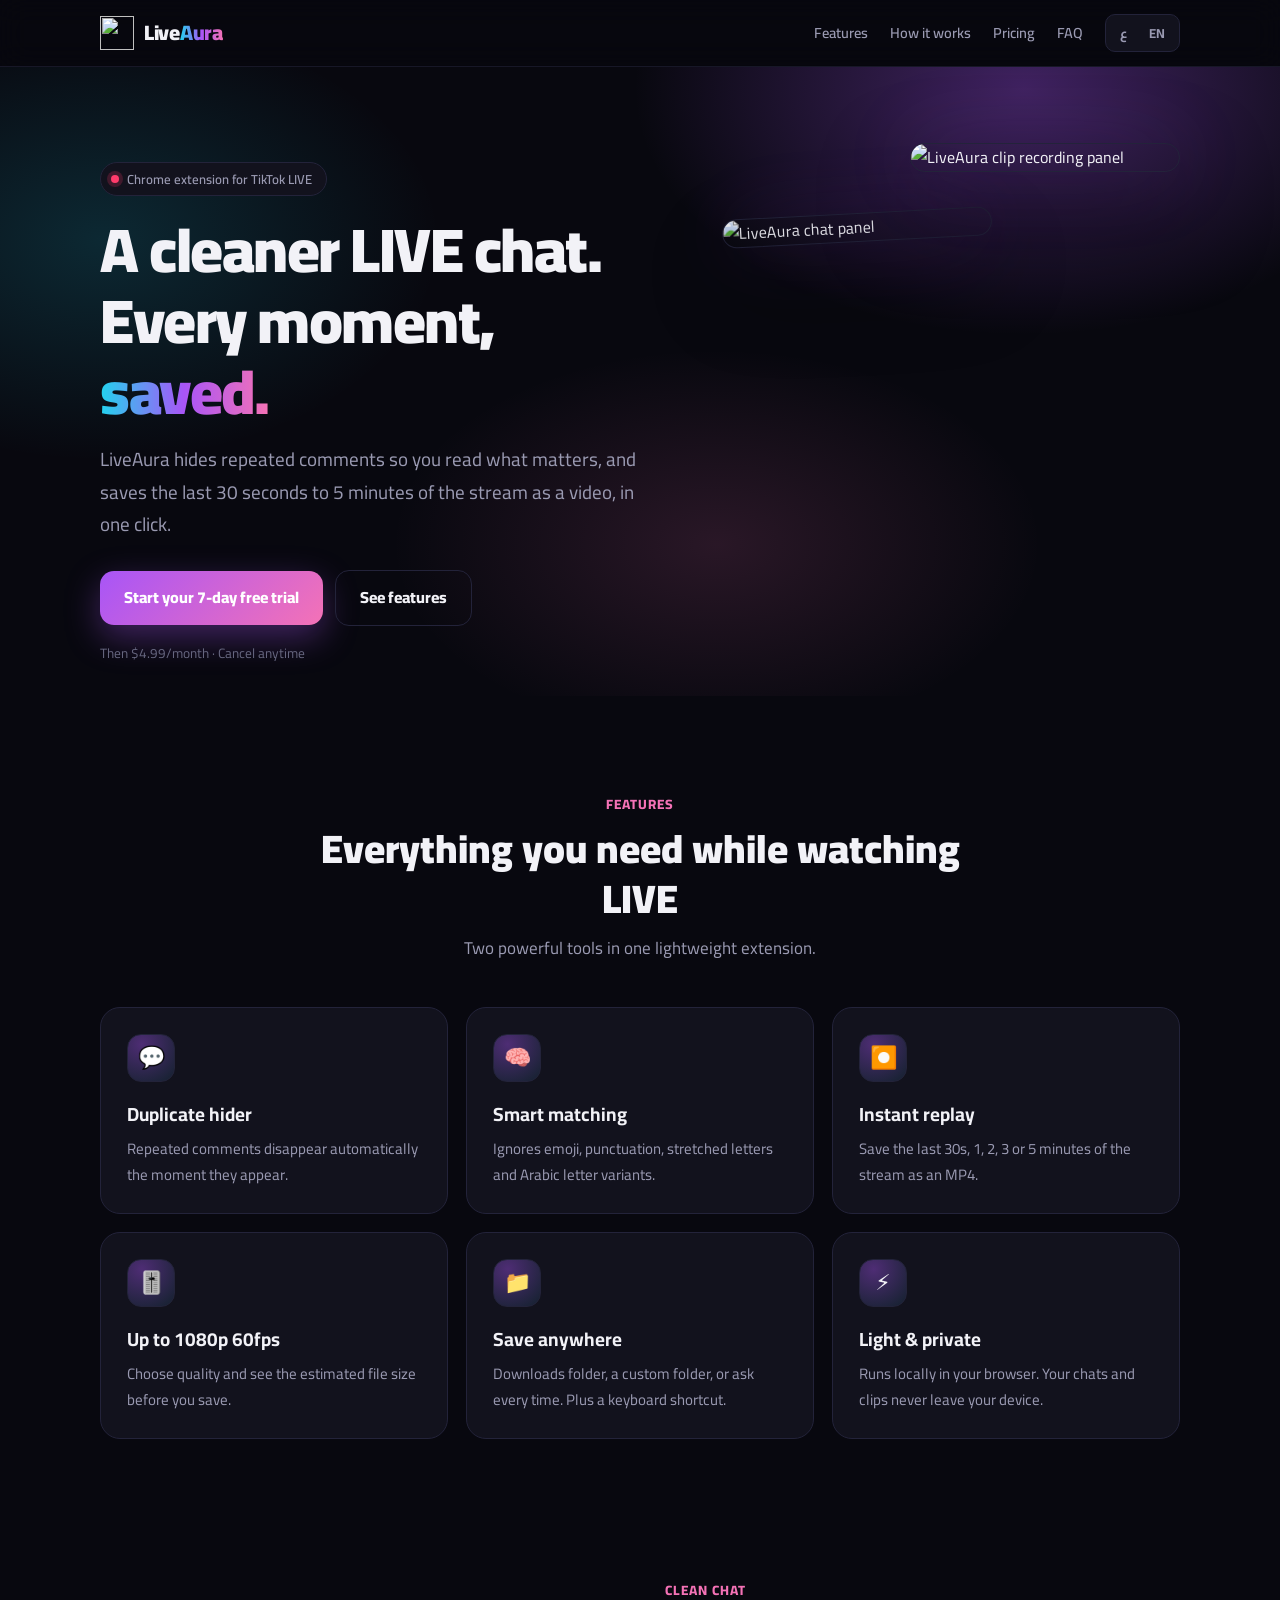
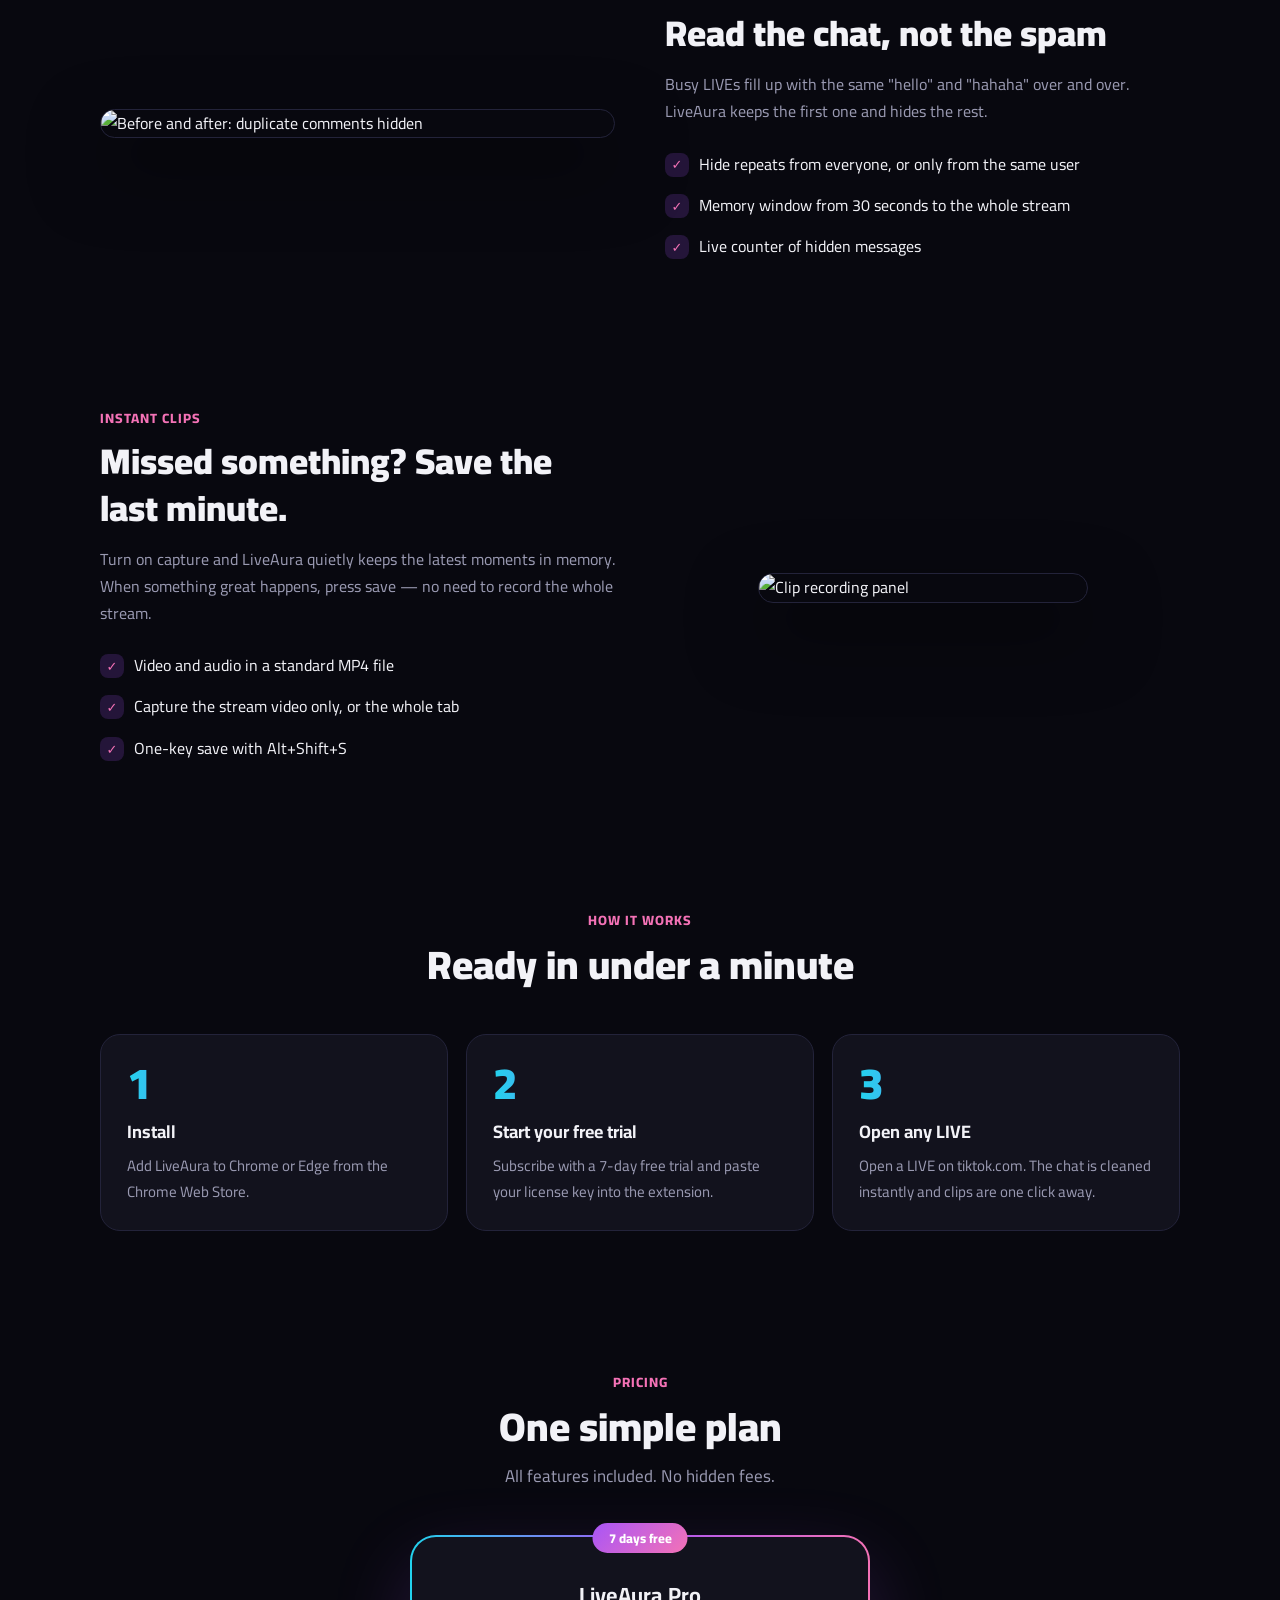
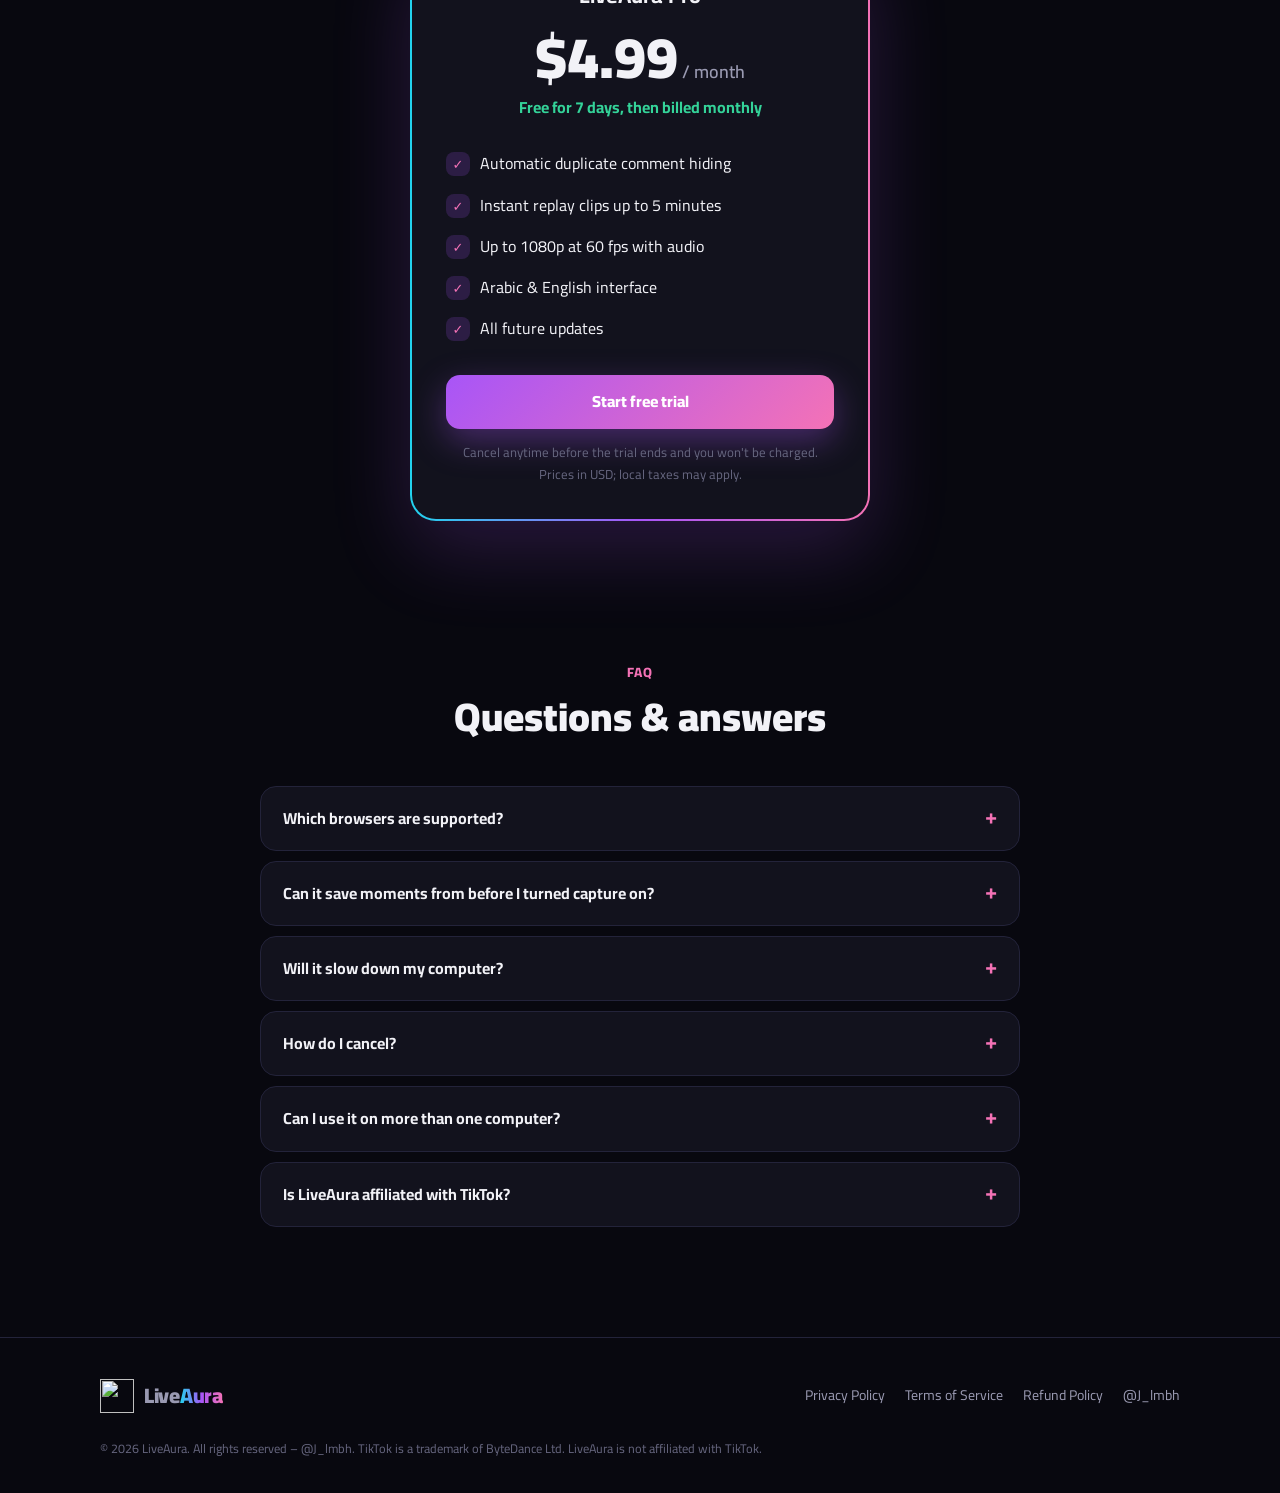
==== index.html @ 1a054a06 "Add files via upload" ====
<!doctype html>
<html lang="en" dir="ltr">
<head>
<meta charset="utf-8">
<meta name="viewport" content="width=device-width, initial-scale=1">
<title>LiveAura – Clean Chat & Instant Clips for TikTok LIVE</title>
<meta name="title-en" content="LiveAura – Clean Chat & Instant Clips for TikTok LIVE">
<meta name="title-ar" content="LiveAura – دردشة أنظف ولقطات فورية لبث تيك توك">
<meta name="description" content="LiveAura is a Chrome extension that hides duplicate comments in TikTok LIVE chat and saves the last moments of a stream as a video clip in one click.">
<meta property="og:title" content="LiveAura – Clean Chat & Instant Clips for TikTok LIVE">
<meta property="og:description" content="Hide duplicate comments and save the last 30s–5min of any LIVE as a video. Free 7-day trial.">
<meta property="og:image" content="assets/chat-en.webp">
<link rel="icon" href="assets/icon.svg" type="image/svg+xml">
<link rel="preconnect" href="https://fonts.googleapis.com">
<link rel="preconnect" href="https://fonts.gstatic.com" crossorigin>
<link href="https://fonts.googleapis.com/css2?family=Cairo:wght@400;600;700;800;900&display=swap" rel="stylesheet">
<link rel="stylesheet" href="style.css">
<script src="site.js"></script>
</head>
<body>

<header class="nav">
  <div class="wrap">
    <a class="logo" href="./"><img src="assets/icon.svg" alt=""><b>Live<span class="grad">Aura</span></b></a>
    <nav>
      <a href="#features"><span data-l="en">Features</span><span data-l="ar">المميزات</span></a>
      <a href="#how"><span data-l="en">How it works</span><span data-l="ar">طريقة العمل</span></a>
      <a href="#pricing"><span data-l="en">Pricing</span><span data-l="ar">الأسعار</span></a>
      <a href="#faq"><span data-l="en">FAQ</span><span data-l="ar">الأسئلة</span></a>
    </nav>
    <div class="langs"><button data-lang-btn="ar">ع</button><button data-lang-btn="en">EN</button></div>
  </div>
</header>

<!-- HERO -->
<div class="hero">
  <div class="wrap">
    <div>
      <span class="badge"><i></i><span data-l="en">Chrome extension for TikTok LIVE</span><span data-l="ar">إضافة كروم لبث تيك توك المباشر</span></span>
      <h1>
        <span data-l="en">A cleaner LIVE chat.<br>Every moment, <span class="grad">saved.</span></span>
        <span data-l="ar">دردشة أنظف.<br>وكل لحظة <span class="grad">محفوظة.</span></span>
      </h1>
      <p class="lead">
        <span data-l="en">LiveAura hides repeated comments so you read what matters, and saves the last 30 seconds to 5 minutes of the stream as a video, in one click.</span>
        <span data-l="ar">LiveAura يخفي التعليقات المكررة عشان تقرأ اللي يهمك، ويحفظ آخر 30 ثانية إلى 5 دقائق من البث كمقطع فيديو بضغطة وحدة.</span>
      </p>
      <div class="cta">
        <a class="btn primary" href="#pricing" data-cta>
          <span data-l="en">Start your <span data-trial></span>-day free trial</span>
          <span data-l="ar">ابدأ <span data-trial></span> أيام مجاناً</span>
        </a>
        <a class="btn ghost" href="#features"><span data-l="en">See features</span><span data-l="ar">شوف المميزات</span></a>
        <small>
          <span data-l="en">Then <span data-price></span>/month · Cancel anytime</span>
          <span data-l="ar">بعدها <span class="ltr" data-price></span> شهرياً · تقدر تلغي وقت ما تبي</span>
        </small>
      </div>
    </div>
    <div class="shots">
      <img class="b" data-l="en" src="assets/pop-chat-en.webp" alt="LiveAura chat panel">
      <img class="a" data-l="en" src="assets/pop-rec-en.webp" alt="LiveAura clip recording panel">
      <img class="b" data-l="ar" src="assets/pop-chat-ar.webp" alt="لوحة الدردشة في LiveAura">
      <img class="a" data-l="ar" src="assets/pop-rec-ar.webp" alt="لوحة التسجيل في LiveAura">
    </div>
  </div>
</div>

<!-- FEATURES -->
<section id="features">
  <div class="wrap">
    <div class="sec-head">
      <span class="kicker"><span data-l="en">Features</span><span data-l="ar">المميزات</span></span>
      <h2><span data-l="en">Everything you need while watching LIVE</span><span data-l="ar">كل اللي تحتاجه وأنت تتابع البث</span></h2>
      <p><span data-l="en">Two powerful tools in one lightweight extension.</span><span data-l="ar">أداتين قويتين في إضافة وحدة خفيفة.</span></p>
    </div>
    <div class="grid3">
      <div class="feat"><div class="ic">💬</div>
        <h3><span data-l="en">Duplicate hider</span><span data-l="ar">إخفاء المكرر</span></h3>
        <p><span data-l="en">Repeated comments disappear automatically the moment they appear.</span><span data-l="ar">التعليقات المكررة تختفي تلقائياً أول ما تظهر.</span></p></div>
      <div class="feat"><div class="ic">🧠</div>
        <h3><span data-l="en">Smart matching</span><span data-l="ar">مقارنة ذكية</span></h3>
        <p><span data-l="en">Ignores emoji, punctuation, stretched letters and Arabic letter variants.</span><span data-l="ar">تتجاهل الإيموجي والتشكيل والفرق بين أ/ا وى/ي وتكرار الحروف.</span></p></div>
      <div class="feat"><div class="ic">⏺️</div>
        <h3><span data-l="en">Instant replay</span><span data-l="ar">إعادة فورية</span></h3>
        <p><span data-l="en">Save the last 30s, 1, 2, 3 or 5 minutes of the stream as an MP4.</span><span data-l="ar">احفظ آخر 30 ثانية أو 1 أو 2 أو 3 أو 5 دقائق من البث كملف MP4.</span></p></div>
      <div class="feat"><div class="ic">🎚️</div>
        <h3><span data-l="en">Up to 1080p 60fps</span><span data-l="ar">حتى 1080p بـ 60 إطار</span></h3>
        <p><span data-l="en">Choose quality and see the estimated file size before you save.</span><span data-l="ar">اختر الجودة وشوف الحجم التقريبي للمقطع قبل الحفظ.</span></p></div>
      <div class="feat"><div class="ic">📁</div>
        <h3><span data-l="en">Save anywhere</span><span data-l="ar">احفظ وين ما تبي</span></h3>
        <p><span data-l="en">Downloads folder, a custom folder, or ask every time. Plus a keyboard shortcut.</span><span data-l="ar">التنزيلات، أو مجلد تختاره، أو يسألك كل مرة. ومعها اختصار كيبورد.</span></p></div>
      <div class="feat"><div class="ic">⚡</div>
        <h3><span data-l="en">Light & private</span><span data-l="ar">خفيفة وخاصة</span></h3>
        <p><span data-l="en">Runs locally in your browser. Your chats and clips never leave your device.</span><span data-l="ar">تشتغل داخل متصفحك. الدردشة والمقاطع ما تطلع من جهازك.</span></p></div>
    </div>
  </div>
</section>

<!-- CHAT -->
<section>
  <div class="wrap split">
    <div class="media">
      <img data-l="en" src="assets/chat-en.webp" alt="Before and after: duplicate comments hidden">
      <img data-l="ar" src="assets/chat-ar.webp" alt="قبل وبعد: إخفاء التعليقات المكررة">
    </div>
    <div>
      <span class="kicker"><span data-l="en">Clean chat</span><span data-l="ar">دردشة نظيفة</span></span>
      <h2><span data-l="en">Read the chat, not the spam</span><span data-l="ar">اقرأ الدردشة، مو التكرار</span></h2>
      <p><span data-l="en">Busy LIVEs fill up with the same "hello" and "hahaha" over and over. LiveAura keeps the first one and hides the rest.</span><span data-l="ar">البثوث الكبيرة تمتلي بنفس "السلام عليكم" و"هههههه" مرة بعد مرة. LiveAura يخلي أول وحدة ويخفي الباقي.</span></p>
      <ul class="ticks">
        <li><span data-l="en">Hide repeats from everyone, or only from the same user</span><span data-l="ar">إخفاء التكرار من الكل، أو من نفس الشخص بس</span></li>
        <li><span data-l="en">Memory window from 30 seconds to the whole stream</span><span data-l="ar">مدة تذكّر من 30 ثانية إلى طول البث</span></li>
        <li><span data-l="en">Live counter of hidden messages</span><span data-l="ar">عداد للرسائل المخفية</span></li>
      </ul>
    </div>
  </div>
</section>

<!-- CLIPS -->
<section>
  <div class="wrap split">
    <div>
      <span class="kicker"><span data-l="en">Instant clips</span><span data-l="ar">لقطات فورية</span></span>
      <h2><span data-l="en">Missed something? Save the last minute.</span><span data-l="ar">فاتتك لحظة؟ احفظ آخر دقيقة.</span></h2>
      <p><span data-l="en">Turn on capture and LiveAura quietly keeps the latest moments in memory. When something great happens, press save — no need to record the whole stream.</span><span data-l="ar">شغّل الالتقاط، وLiveAura يحتفظ بآخر اللحظات بصمت. ولما يصير شي يستاهل، اضغط حفظ، بدون ما تسجّل البث كامل.</span></p>
      <ul class="ticks">
        <li><span data-l="en">Video and audio in a standard MP4 file</span><span data-l="ar">صوت وصورة في ملف MP4</span></li>
        <li><span data-l="en">Capture the stream video only, or the whole tab</span><span data-l="ar">تسجيل فيديو البث بس، أو التبويب كامل</span></li>
        <li><span data-l="en">One-key save with <span class="ltr">Alt+Shift+S</span></span><span data-l="ar">حفظ سريع باختصار <span class="ltr">Alt+Shift+S</span></span></li>
      </ul>
    </div>
    <div class="media clipcard">
      <img data-l="en" src="assets/pop-rec-en.webp" alt="Clip recording panel">
      <img data-l="ar" src="assets/pop-rec-ar.webp" alt="لوحة التسجيل">
    </div>
  </div>
</section>

<!-- HOW -->
<section id="how">
  <div class="wrap">
    <div class="sec-head">
      <span class="kicker"><span data-l="en">How it works</span><span data-l="ar">طريقة العمل</span></span>
      <h2><span data-l="en">Ready in under a minute</span><span data-l="ar">جاهزة في أقل من دقيقة</span></h2>
    </div>
    <div class="steps">
      <div class="step"><h3><span data-l="en">Install</span><span data-l="ar">ثبّت الإضافة</span></h3>
        <p><span data-l="en">Add LiveAura to Chrome or Edge from the Chrome Web Store.</span><span data-l="ar">أضف LiveAura لكروم أو Edge من متجر إضافات كروم.</span></p></div>
      <div class="step"><h3><span data-l="en">Start your free trial</span><span data-l="ar">ابدأ تجربتك المجانية</span></h3>
        <p><span data-l="en">Subscribe with a <span data-trial></span>-day free trial and paste your license key into the extension.</span><span data-l="ar">اشترك مع تجربة مجانية <span data-trial></span> أيام، والصق كود التفعيل في الإضافة.</span></p></div>
      <div class="step"><h3><span data-l="en">Open any LIVE</span><span data-l="ar">افتح أي بث</span></h3>
        <p><span data-l="en">Open a LIVE on tiktok.com. The chat is cleaned instantly and clips are one click away.</span><span data-l="ar">افتح بث على tiktok.com. الدردشة تتنظف فوراً، واللقطات على بعد ضغطة.</span></p></div>
    </div>
  </div>
</section>

<!-- PRICING -->
<section id="pricing">
  <div class="wrap">
    <div class="sec-head">
      <span class="kicker"><span data-l="en">Pricing</span><span data-l="ar">الأسعار</span></span>
      <h2><span data-l="en">One simple plan</span><span data-l="ar">خطة وحدة وواضحة</span></h2>
      <p><span data-l="en">All features included. No hidden fees.</span><span data-l="ar">كل المميزات مشمولة، وبدون رسوم مخفية.</span></p>
    </div>
    <div class="price-card">
      <span class="tag"><span data-l="en"><span data-trial></span> days free</span><span data-l="ar"><span data-trial></span> أيام مجاناً</span></span>
      <h3>LiveAura Pro</h3>
      <div class="amount"><span data-price></span><small> / <span data-l="en">month</span><span data-l="ar">شهرياً</span></small></div>
      <div class="trial"><span data-l="en">Free for <span data-trial></span> days, then billed monthly</span><span data-l="ar">مجاناً <span data-trial></span> أيام، وبعدها اشتراك شهري</span></div>
      <ul class="ticks">
        <li><span data-l="en">Automatic duplicate comment hiding</span><span data-l="ar">إخفاء التعليقات المكررة تلقائياً</span></li>
        <li><span data-l="en">Instant replay clips up to 5 minutes</span><span data-l="ar">لقطات فورية حتى 5 دقائق</span></li>
        <li><span data-l="en">Up to 1080p at 60 fps with audio</span><span data-l="ar">جودة حتى 1080p بـ 60 إطار مع الصوت</span></li>
        <li><span data-l="en">Arabic & English interface</span><span data-l="ar">واجهة عربي وإنجليزي</span></li>
        <li><span data-l="en">All future updates</span><span data-l="ar">كل التحديثات القادمة</span></li>
      </ul>
      <a class="btn primary" href="#pricing" data-cta><span data-l="en">Start free trial</span><span data-l="ar">ابدأ التجربة المجانية</span></a>
      <div class="fine">
        <span data-l="en">Cancel anytime before the trial ends and you won't be charged. Prices in USD; local taxes may apply.</span>
        <span data-l="ar">ألغِ قبل نهاية التجربة وما راح ينسحب منك شي. الأسعار بالدولار، وممكن تنضاف ضريبة حسب بلدك.</span>
      </div>
    </div>
  </div>
</section>

<!-- FAQ -->
<section id="faq">
  <div class="wrap">
    <div class="sec-head">
      <span class="kicker"><span data-l="en">FAQ</span><span data-l="ar">الأسئلة الشائعة</span></span>
      <h2><span data-l="en">Questions & answers</span><span data-l="ar">أسئلة وأجوبة</span></h2>
    </div>
    <div class="faq">
      <details><summary><span data-l="en">Which browsers are supported?</span><span data-l="ar">وش المتصفحات المدعومة؟</span></summary>
        <p><span data-l="en">Google Chrome and Microsoft Edge on Windows and macOS. Mobile browsers are not supported.</span><span data-l="ar">قوقل كروم ومايكروسوفت Edge على ويندوز وماك. متصفحات الجوال غير مدعومة.</span></p></details>
      <details><summary><span data-l="en">Can it save moments from before I turned capture on?</span><span data-l="ar">هل تقدر تحفظ لحظات قبل ما أشغّل الالتقاط؟</span></summary>
        <p><span data-l="en">No. LiveAura keeps the most recent moments only after you start capturing in that tab.</span><span data-l="ar">لا. LiveAura يحتفظ بآخر اللحظات من وقت ما تشغّل الالتقاط في التبويب وطالع.</span></p></details>
      <details><summary><span data-l="en">Will it slow down my computer?</span><span data-l="ar">هل بتثقّل جهازي؟</span></summary>
        <p><span data-l="en">The chat cleaner is extremely light. Clip capture uses more CPU while it's running, so it's off until you turn it on. Lower quality uses fewer resources.</span><span data-l="ar">إخفاء المكرر خفيف جداً. الالتقاط يستهلك معالج أكثر وقت ما يكون شغّال، عشان كذا ما يشتغل إلا إذا شغّلته أنت. والجودة الأقل تستهلك أقل.</span></p></details>
      <details><summary><span data-l="en">How do I cancel?</span><span data-l="ar">كيف ألغي الاشتراك؟</span></summary>
        <p><span data-l="en">Use the link in your receipt email to manage or cancel your subscription anytime. You keep access until the end of the paid period.</span><span data-l="ar">من الرابط اللي يوصلك في إيميل الفاتورة تقدر تدير اشتراكك أو تلغيه وقت ما تبي، ويبقى شغّال لين نهاية الفترة المدفوعة.</span></p></details>
      <details><summary><span data-l="en">Can I use it on more than one computer?</span><span data-l="ar">أقدر أستخدمه على أكثر من جهاز؟</span></summary>
        <p><span data-l="en">Your license is active on one device at a time. You can deactivate it from the settings page and activate it on another computer.</span><span data-l="ar">الكود يشتغل على جهاز واحد بنفس الوقت، وتقدر تلغي تفعيله من صفحة الإعدادات وتفعّله على جهاز ثاني.</span></p></details>
      <details><summary><span data-l="en">Is LiveAura affiliated with TikTok?</span><span data-l="ar">هل LiveAura تابع لتيك توك؟</span></summary>
        <p><span data-l="en">No. LiveAura is an independent tool and is not affiliated with, endorsed by, or sponsored by TikTok or ByteDance.</span><span data-l="ar">لا. LiveAura أداة مستقلة وغير تابعة لتيك توك أو ByteDance ولا معتمدة منهم.</span></p></details>
    </div>
  </div>
</section>

<footer>
  <div class="wrap">
    <a class="logo" href="./"><img src="assets/icon.svg" alt=""><b>Live<span class="grad">Aura</span></b></a>
    <nav>
      <a href="privacy.html"><span data-l="en">Privacy Policy</span><span data-l="ar">سياسة الخصوصية</span></a>
      <a href="terms.html"><span data-l="en">Terms of Service</span><span data-l="ar">شروط الاستخدام</span></a>
      <a href="refund.html"><span data-l="en">Refund Policy</span><span data-l="ar">سياسة الاسترجاع</span></a>
      <a class="ltr" data-email href="#"></a>
    </nav>
    <p class="disclaimer">
      <span data-l="en">© <span data-year></span> LiveAura. All rights reserved – <span class="ltr" data-handle></span>. TikTok is a trademark of ByteDance Ltd. LiveAura is not affiliated with TikTok.</span>
      <span data-l="ar">© <span data-year></span> LiveAura. جميع الحقوق محفوظة لـ <span class="ltr" data-handle></span>. تيك توك علامة تجارية لشركة ByteDance، وLiveAura غير تابعة لها.</span>
    </p>
  </div>
</footer>
</body>
</html>
---- style.css ----
:root {
  --bg: #08080f; --bg2: #0d0d17; --card: #12121d; --card2: #171725; --line: #23233a;
  --text: #f2f2f7; --muted: #9a9ab2; --dim: #66667f;
  --cyan: #22d3ee; --violet: #a855f7; --pink: #f472b6; --live: #ff3b6b; --ok: #34d399;
  --aura: linear-gradient(90deg, var(--cyan), var(--violet), var(--pink));
  --aura2: linear-gradient(135deg, var(--violet), var(--pink));
  --r: 20px;
  color-scheme: dark;
}
* { box-sizing: border-box; }
html { scroll-behavior: smooth; }
body { margin: 0; background: var(--bg); color: var(--text); font: 16px/1.7 "Cairo", system-ui, sans-serif; -webkit-font-smoothing: antialiased; overflow-x: hidden; }
img { max-width: 100%; display: block; }
a { color: inherit; }
html[lang=ar] [data-l=en], html[lang=en] [data-l=ar] { display: none !important; }
.grad { background: var(--aura); -webkit-background-clip: text; background-clip: text; color: transparent; }
.wrap { max-width: 1120px; margin: 0 auto; padding: 0 20px; }
.ltr { direction: ltr; unicode-bidi: isolate; }

/* nav */
.nav { position: sticky; top: 0; z-index: 10; background: rgba(8,8,15,.72); backdrop-filter: blur(14px); -webkit-backdrop-filter: blur(14px); border-bottom: 1px solid rgba(35,35,58,.6); }
.nav .wrap { display: flex; align-items: center; gap: 22px; height: 66px; }
.logo { display: flex; align-items: center; gap: 10px; text-decoration: none; direction: ltr; }
.logo img { width: 34px; height: 34px; }
.logo b { font-size: 21px; font-weight: 900; letter-spacing: -.3px; }
.nav nav { display: flex; gap: 22px; margin-inline-start: auto; }
.nav nav a { text-decoration: none; color: var(--muted); font-size: 14.5px; font-weight: 600; }
.nav nav a:hover { color: var(--text); }
.langs { display: flex; background: var(--card); border: 1px solid var(--line); border-radius: 10px; padding: 3px; }
.langs button { border: 0; background: transparent; color: var(--muted); font: 700 13px "Cairo", sans-serif; padding: 3px 11px; border-radius: 7px; cursor: pointer; }
.langs button.on { background: var(--aura2); color: #fff; }

/* buttons */
.btn { display: inline-flex; align-items: center; justify-content: center; gap: 8px; padding: 13px 24px; border-radius: 14px; font-weight: 800; font-size: 16px; text-decoration: none; border: 1px solid var(--line); transition: .2s; cursor: pointer; }
.btn.primary { background: var(--aura2); border: 0; color: #fff; box-shadow: 0 12px 34px rgba(168,85,247,.35); }
.btn.primary:hover { transform: translateY(-2px); box-shadow: 0 16px 40px rgba(244,114,182,.4); }
.btn.ghost:hover { border-color: var(--violet); }
.btn svg { width: 18px; height: 18px; }

/* hero */
.hero { position: relative; padding: 76px 0 40px; overflow: hidden; }
.hero::before { content: ""; position: absolute; inset: -20% -10% auto; height: 760px; z-index: -1;
  background: radial-gradient(600px 380px at 75% 20%, rgba(168,85,247,.35), transparent 65%),
              radial-gradient(520px 340px at 15% 40%, rgba(34,211,238,.16), transparent 65%),
              radial-gradient(500px 300px at 55% 80%, rgba(244,114,182,.14), transparent 65%); }
.hero .wrap { display: grid; grid-template-columns: 1.1fr .9fr; gap: 40px; align-items: center; }
.badge { display: inline-flex; align-items: center; gap: 8px; background: var(--card); border: 1px solid var(--line); border-radius: 30px; padding: 5px 14px 5px 10px; font-size: 13px; color: var(--muted); font-weight: 600; }
.badge i { width: 8px; height: 8px; border-radius: 50%; background: var(--live); box-shadow: 0 0 0 4px rgba(255,59,107,.2); }
h1 { font-size: clamp(36px, 5.4vw, 62px); line-height: 1.15; margin: 18px 0 16px; font-weight: 900; letter-spacing: -.5px; }
html[lang=en] h1 { letter-spacing: -1.5px; }
.lead { font-size: 19px; color: var(--muted); margin: 0 0 30px; max-width: 540px; }
.cta { display: flex; gap: 12px; flex-wrap: wrap; align-items: center; }
.cta small { display: block; width: 100%; color: var(--dim); font-size: 13.5px; margin-top: 4px; }
.shots { position: relative; height: 540px; }
.shots img { position: absolute; width: 270px; border-radius: 22px; border: 1px solid var(--line); box-shadow: 0 40px 90px rgba(0,0,0,.6), 0 0 80px rgba(168,85,247,.18); }
.shots .a { inset-inline-end: 0; top: 0; z-index: 2; }
.shots .b { inset-inline-start: 10px; top: 70px; opacity: .9; transform: rotate(-3deg); }
html[lang=ar] .shots .b { transform: rotate(3deg); }

/* sections */
section { padding: 70px 0; }
.sec-head { text-align: center; max-width: 640px; margin: 0 auto 44px; }
.sec-head h2 { font-size: clamp(28px, 3.6vw, 40px); margin: 0 0 10px; font-weight: 900; line-height: 1.25; }
.sec-head p { color: var(--muted); margin: 0; font-size: 17px; }
.kicker { color: var(--pink); font-weight: 800; font-size: 13.5px; letter-spacing: 1px; text-transform: uppercase; display: block; margin-bottom: 8px; }

.grid3 { display: grid; grid-template-columns: repeat(3, 1fr); gap: 18px; }
.feat { background: var(--card); border: 1px solid var(--line); border-radius: var(--r); padding: 26px; transition: .2s; }
.feat:hover { border-color: rgba(168,85,247,.5); transform: translateY(-3px); }
.feat .ic { width: 48px; height: 48px; border-radius: 14px; display: grid; place-items: center; font-size: 22px; margin-bottom: 16px; background: radial-gradient(circle at 30% 20%, rgba(168,85,247,.4), rgba(34,211,238,.08)); border: 1px solid var(--line); }
.feat h3 { margin: 0 0 6px; font-size: 19px; }
.feat p { margin: 0; color: var(--muted); font-size: 15px; }

.split { display: grid; grid-template-columns: 1fr 1fr; gap: 50px; align-items: center; }
.split img { border-radius: 18px; border: 1px solid var(--line); box-shadow: 0 30px 70px rgba(0,0,0,.5); }
.split h2 { font-size: clamp(26px, 3.2vw, 36px); margin: 0 0 14px; line-height: 1.3; font-weight: 900; }
.split p { color: var(--muted); margin: 0 0 18px; }
.ticks { list-style: none; padding: 0; margin: 0; }
.ticks li { display: flex; gap: 10px; padding: 7px 0; }
.ticks li::before { content: "✓"; flex-shrink: 0; width: 24px; height: 24px; border-radius: 8px; display: grid; place-items: center; background: rgba(168,85,247,.18); color: var(--pink); font-weight: 900; font-size: 13px; margin-top: 2px; }
.clipcard { position: relative; }
.clipcard img { max-width: 330px; margin: 0 auto; }

/* steps */
.steps { display: grid; grid-template-columns: repeat(3, 1fr); gap: 18px; counter-reset: s; }
.step { background: var(--card); border: 1px solid var(--line); border-radius: var(--r); padding: 26px; position: relative; }
.step::before { counter-increment: s; content: counter(s); font-size: 44px; font-weight: 900; line-height: 1; display: block; margin-bottom: 12px; background: var(--aura); -webkit-background-clip: text; background-clip: text; color: transparent; }
.step h3 { margin: 0 0 6px; font-size: 18px; }
.step p { margin: 0; color: var(--muted); font-size: 15px; }

/* pricing */
.price-card { max-width: 460px; margin: 0 auto; background: linear-gradient(var(--card), var(--card)) padding-box, var(--aura) border-box; border: 2px solid transparent; border-radius: 26px; padding: 34px; text-align: center; position: relative; box-shadow: 0 30px 80px rgba(168,85,247,.2); }
.price-card .tag { position: absolute; top: -14px; inset-inline-start: 50%; transform: translateX(-50%); background: var(--aura2); color: #fff; font-weight: 800; font-size: 13px; padding: 4px 16px; border-radius: 20px; white-space: nowrap; }
html[dir=rtl] .price-card .tag { transform: translateX(50%); }
.price-card h3 { margin: 6px 0 2px; font-size: 22px; }
.amount { font-size: 58px; font-weight: 900; line-height: 1.1; margin: 10px 0 0; direction: ltr; }
.amount small { font-size: 18px; color: var(--muted); font-weight: 600; }
.price-card .trial { color: var(--ok); font-weight: 700; margin: 6px 0 22px; }
.price-card .ticks { text-align: start; margin: 0 0 26px; }
.price-card .btn { width: 100%; }
.price-card .fine { color: var(--dim); font-size: 13px; margin-top: 12px; }

/* faq */
.faq { max-width: 760px; margin: 0 auto; }
.faq details { background: var(--card); border: 1px solid var(--line); border-radius: 16px; margin-bottom: 10px; padding: 0 22px; }
.faq details[open] { border-color: rgba(168,85,247,.45); }
.faq summary { cursor: pointer; list-style: none; padding: 18px 0; font-weight: 700; display: flex; justify-content: space-between; gap: 12px; }
.faq summary::-webkit-details-marker { display: none; }
.faq summary::after { content: "+"; font-size: 22px; line-height: 1; color: var(--pink); transition: .2s; }
.faq details[open] summary::after { transform: rotate(45deg); }
.faq details p { margin: 0 0 18px; color: var(--muted); }

/* footer */
footer { border-top: 1px solid var(--line); padding: 40px 0 34px; margin-top: 30px; color: var(--muted); font-size: 14px; }
footer .wrap { display: flex; gap: 24px; flex-wrap: wrap; align-items: center; justify-content: space-between; }
footer nav { display: flex; gap: 20px; flex-wrap: wrap; }
footer a { text-decoration: none; }
footer a:hover { color: var(--text); }
.disclaimer { width: 100%; font-size: 12.5px; color: var(--dim); margin: 0; }

/* legal pages */
.legal { max-width: 800px; margin: 0 auto; padding: 56px 20px 40px; }
.legal h1 { font-size: clamp(30px, 4vw, 42px); margin: 0 0 4px; }
.legal .meta { color: var(--dim); font-size: 14px; margin-bottom: 30px; }
.legal h2 { font-size: 21px; margin: 34px 0 8px; color: var(--text); }
.legal p, .legal li { color: #c4c4d6; }
.legal ul { padding-inline-start: 22px; }
.legal li { margin-bottom: 6px; }
.legal .box { background: var(--card); border: 1px solid var(--line); border-radius: 16px; padding: 18px 22px; margin: 20px 0; }
.legal a { color: var(--cyan); }

@media (max-width: 900px) {
  .hero .wrap, .split { grid-template-columns: 1fr; }
  .shots { height: 470px; max-width: 420px; margin: 0 auto; width: 100%; }
  .shots img { width: 230px; }
  .grid3, .steps { grid-template-columns: 1fr; }
  .split .media { order: -1; }
}
@media (max-width: 640px) {
  .nav nav { display: none; }
  .langs { margin-inline-start: auto; }
  .hero { padding-top: 46px; }
  .lead { font-size: 17px; }
  section { padding: 54px 0; }
  .shots { height: 400px; }
  .shots img { width: 196px; }
  .price-card { padding: 30px 22px; }
  .amount { font-size: 50px; }
  footer .wrap { flex-direction: column; align-items: flex-start; }
}
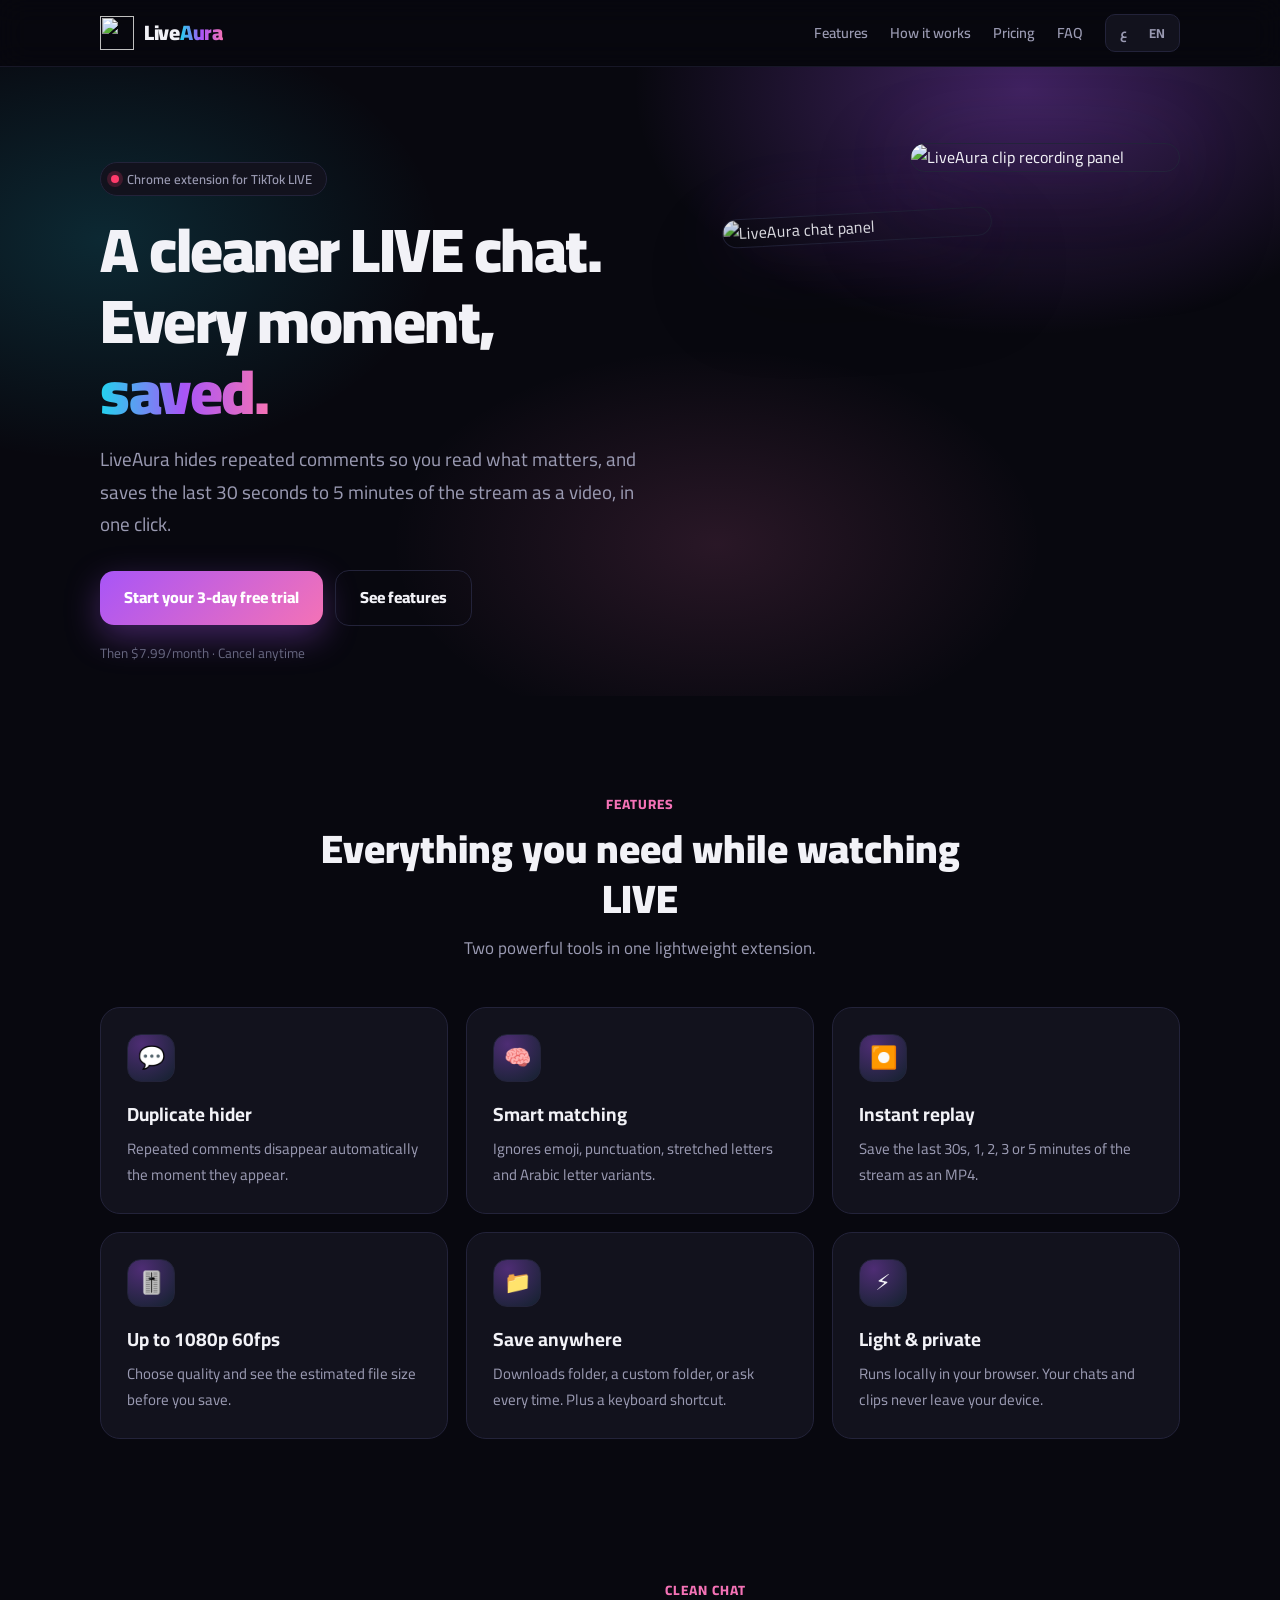
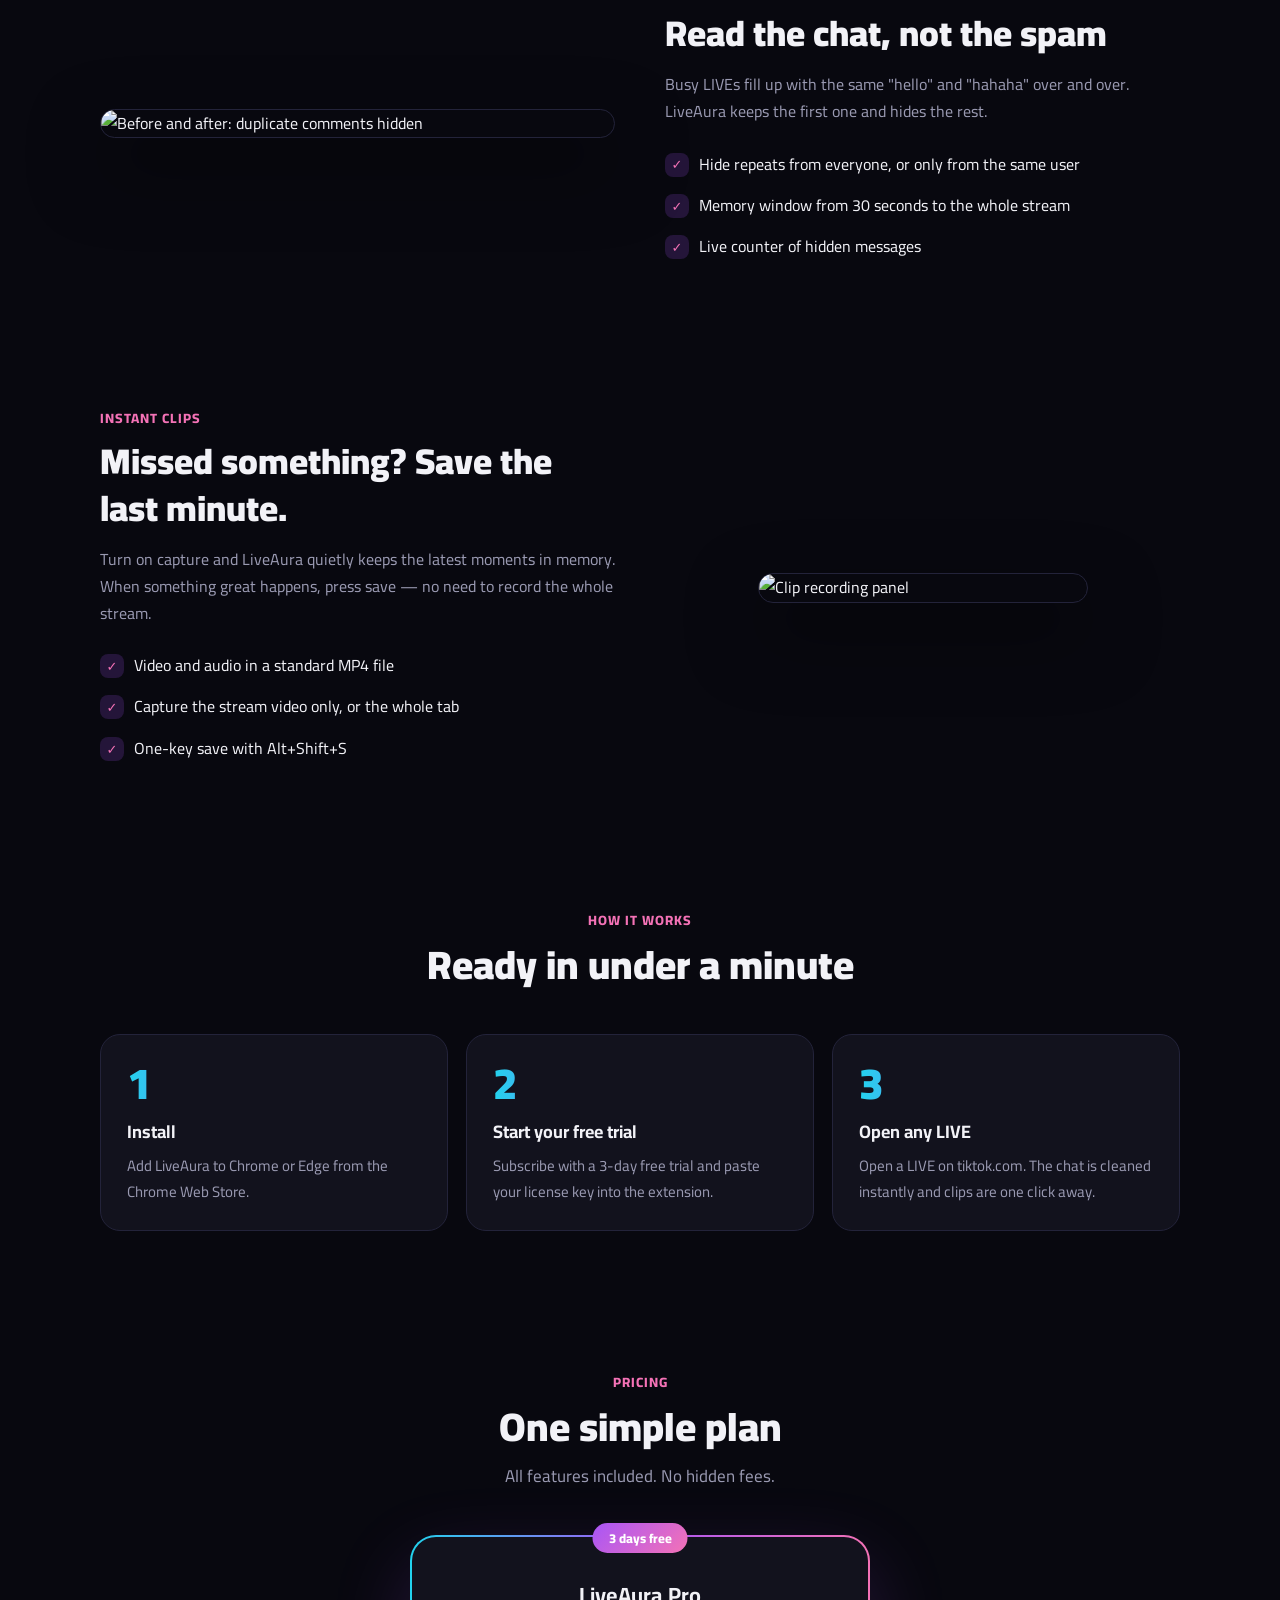
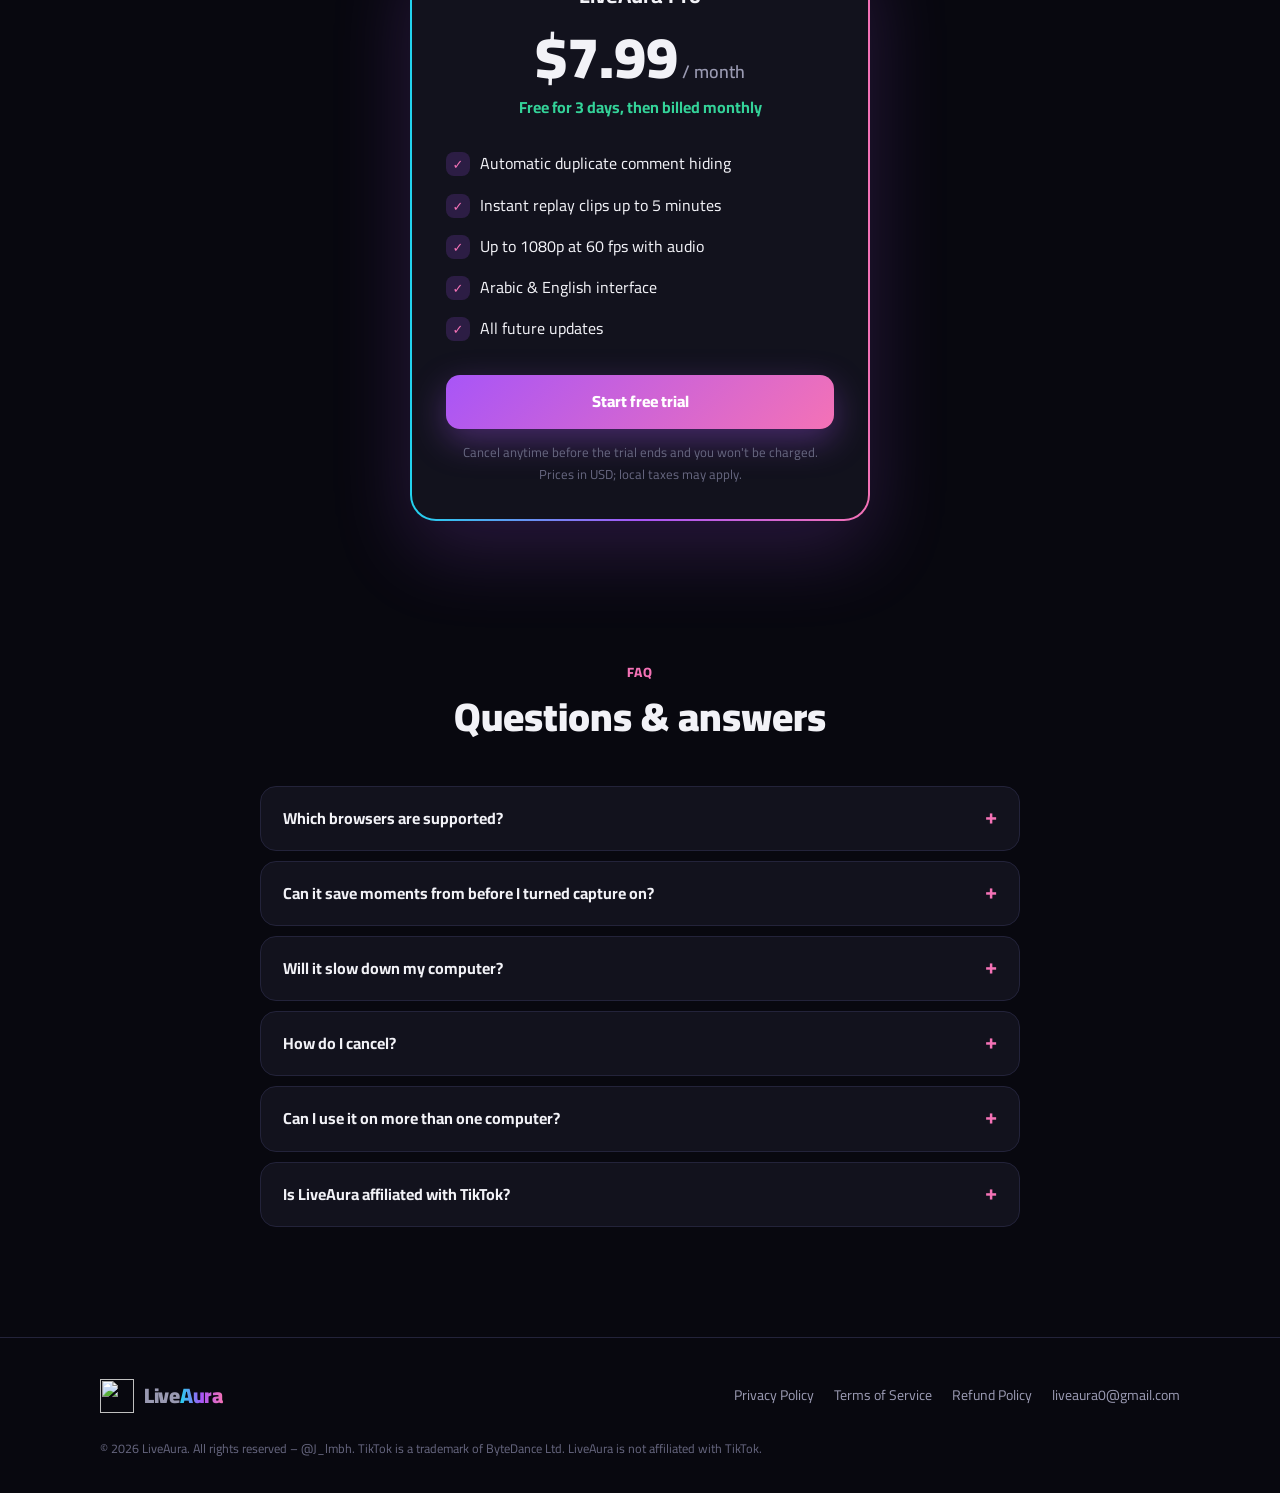
==== commit e29abd50: "Add files via upload" ====
--- a/index.html
+++ b/index.html
@@ -8,7 +8,7 @@
 <meta name="title-ar" content="LiveAura – دردشة أنظف ولقطات فورية لبث تيك توك">
 <meta name="description" content="LiveAura is a Chrome extension that hides duplicate comments in TikTok LIVE chat and saves the last moments of a stream as a video clip in one click.">
 <meta property="og:title" content="LiveAura – Clean Chat & Instant Clips for TikTok LIVE">
-<meta property="og:description" content="Hide duplicate comments and save the last 30s–5min of any LIVE as a video. Free 7-day trial.">
+<meta property="og:description" content="Hide duplicate comments and save the last 30s–5min of any LIVE as a video. Free trial included.">
 <meta property="og:image" content="assets/chat-en.webp">
 <link rel="icon" href="assets/icon.svg" type="image/svg+xml">
 <link rel="preconnect" href="https://fonts.googleapis.com">
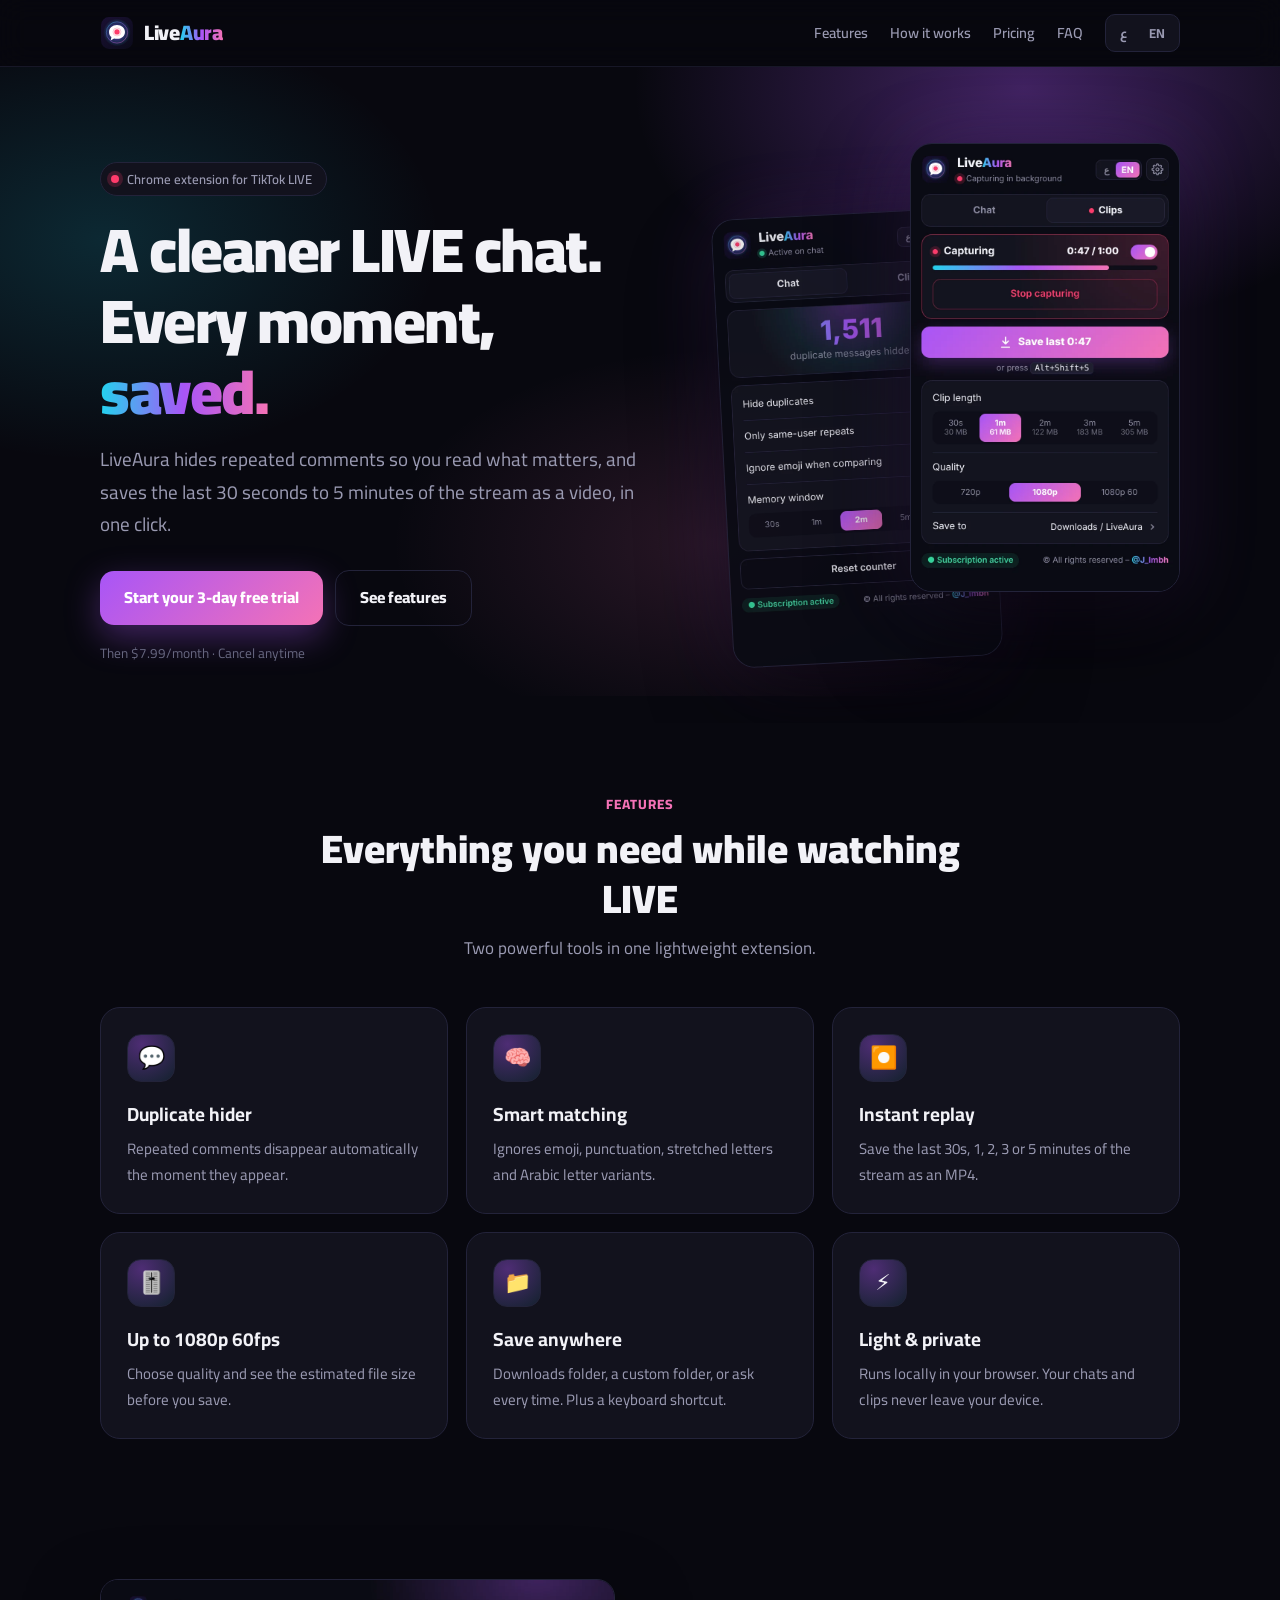
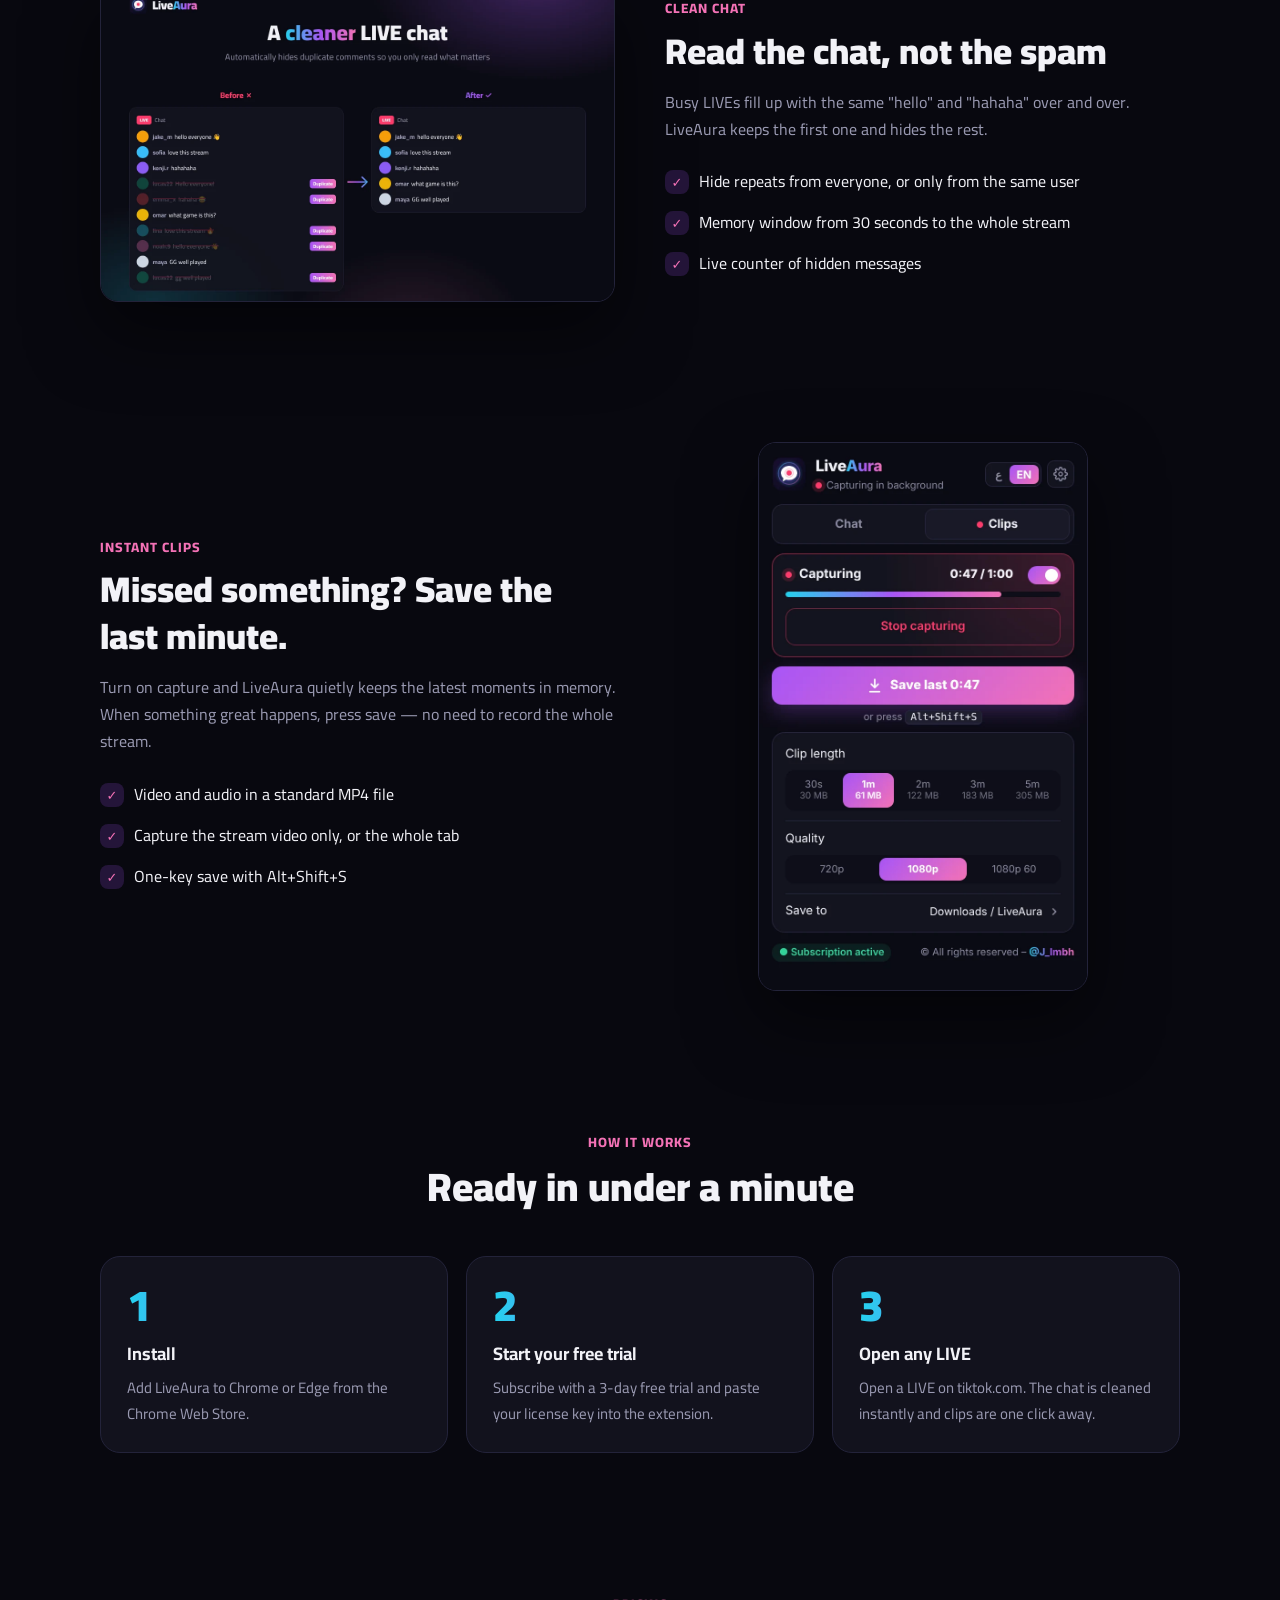
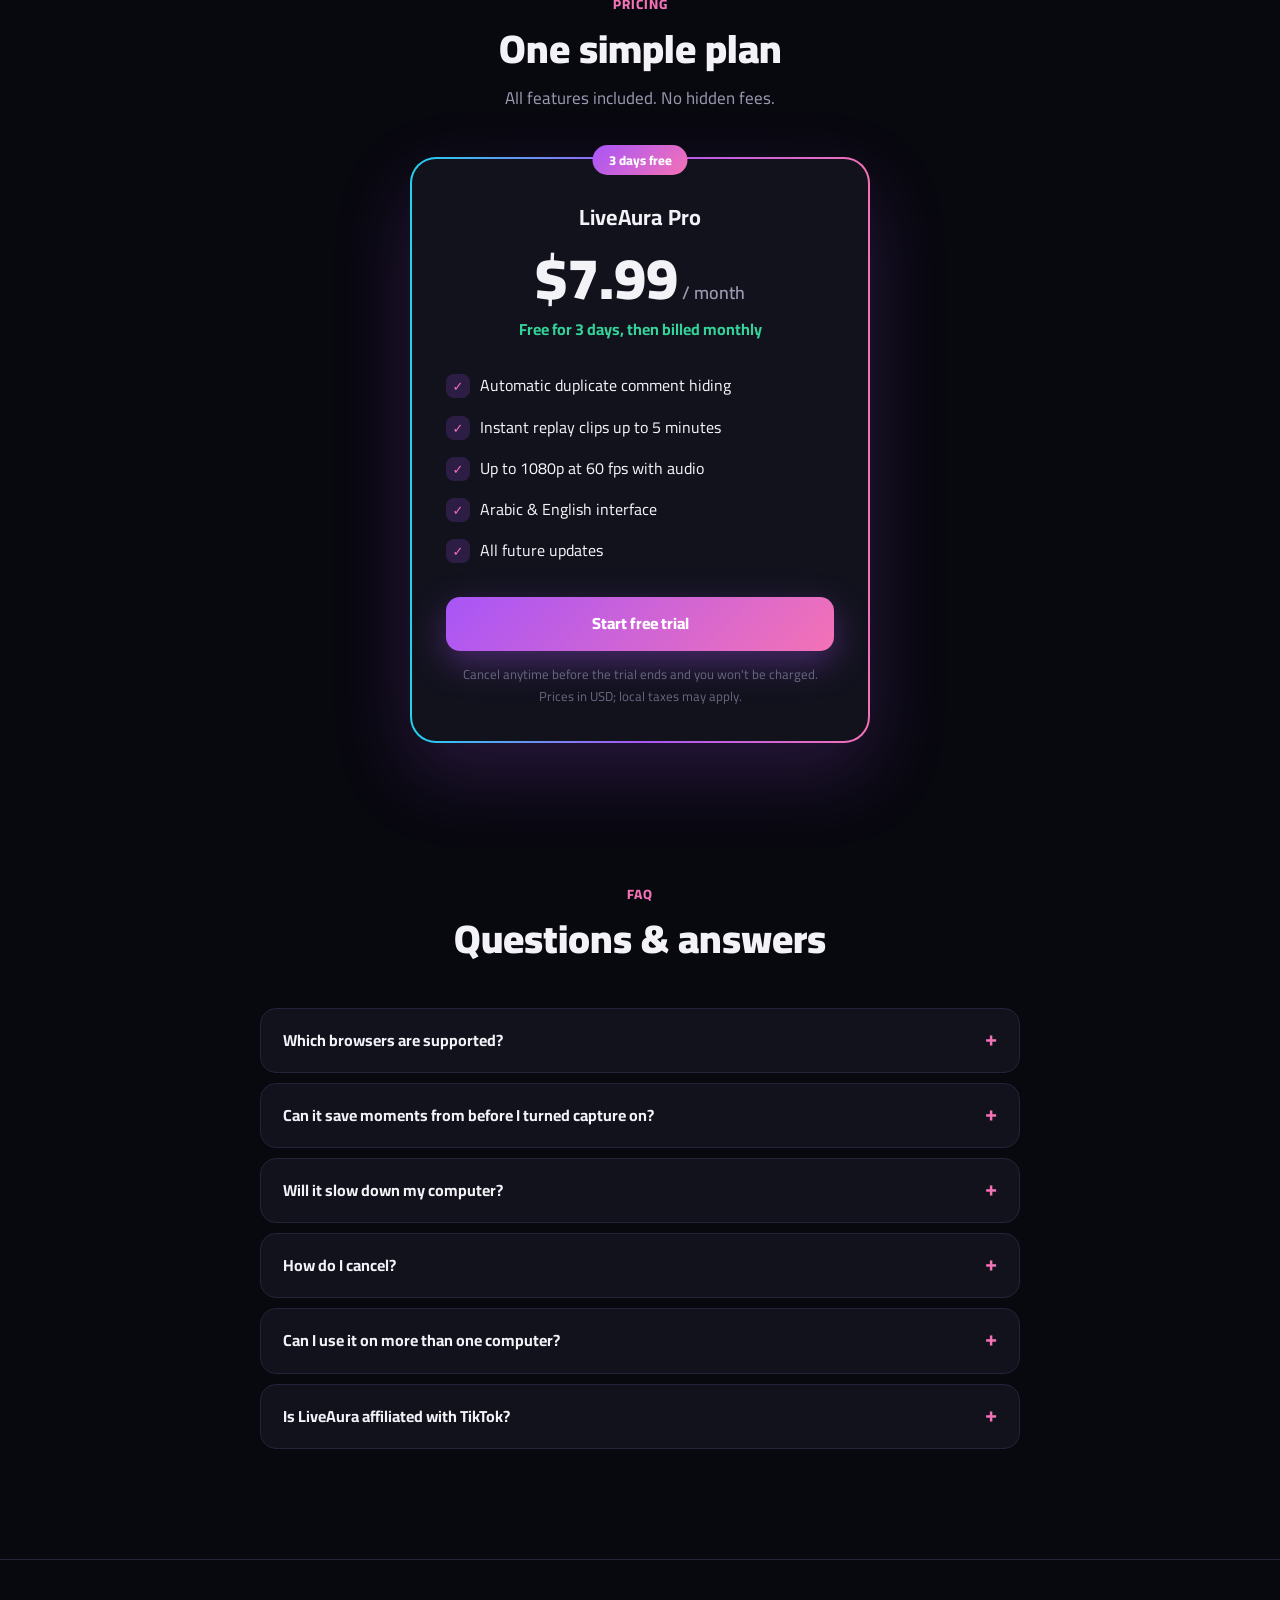
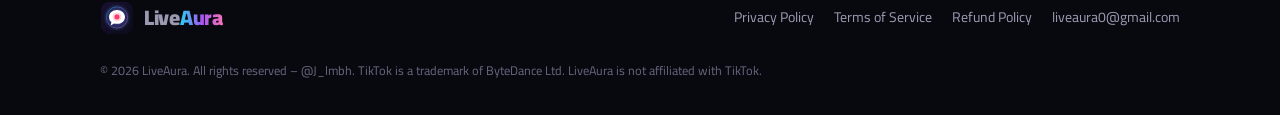
==== commit 17564575: "Add files via upload" ====
--- a/index.html
+++ b/index.html
@@ -9,8 +9,8 @@
 <meta name="description" content="LiveAura is a Chrome extension that hides duplicate comments in TikTok LIVE chat and saves the last moments of a stream as a video clip in one click.">
 <meta property="og:title" content="LiveAura – Clean Chat & Instant Clips for TikTok LIVE">
 <meta property="og:description" content="Hide duplicate comments and save the last 30s–5min of any LIVE as a video. Free trial included.">
-<meta property="og:image" content="assets/chat-en.webp">
-<link rel="icon" href="assets/icon.svg" type="image/svg+xml">
+<meta property="og:image" content="chat-en.webp">
+<link rel="icon" href="icon.svg" type="image/svg+xml">
 <link rel="preconnect" href="https://fonts.googleapis.com">
 <link rel="preconnect" href="https://fonts.gstatic.com" crossorigin>
 <link href="https://fonts.googleapis.com/css2?family=Cairo:wght@400;600;700;800;900&display=swap" rel="stylesheet">
@@ -21,7 +21,7 @@
 
 <header class="nav">
   <div class="wrap">
-    <a class="logo" href="./"><img src="assets/icon.svg" alt=""><b>Live<span class="grad">Aura</span></b></a>
+    <a class="logo" href="./"><img src="icon.svg" alt=""><b>Live<span class="grad">Aura</span></b></a>
     <nav>
       <a href="#features"><span data-l="en">Features</span><span data-l="ar">المميزات</span></a>
       <a href="#how"><span data-l="en">How it works</span><span data-l="ar">طريقة العمل</span></a>
@@ -58,10 +58,10 @@
       </div>
     </div>
     <div class="shots">
-      <img class="b" data-l="en" src="assets/pop-chat-en.webp" alt="LiveAura chat panel">
-      <img class="a" data-l="en" src="assets/pop-rec-en.webp" alt="LiveAura clip recording panel">
-      <img class="b" data-l="ar" src="assets/pop-chat-ar.webp" alt="لوحة الدردشة في LiveAura">
-      <img class="a" data-l="ar" src="assets/pop-rec-ar.webp" alt="لوحة التسجيل في LiveAura">
+      <img class="b" data-l="en" src="pop-chat-en.webp" alt="LiveAura chat panel">
+      <img class="a" data-l="en" src="pop-rec-en.webp" alt="LiveAura clip recording panel">
+      <img class="b" data-l="ar" src="pop-chat-ar.webp" alt="لوحة الدردشة في LiveAura">
+      <img class="a" data-l="ar" src="pop-rec-ar.webp" alt="لوحة التسجيل في LiveAura">
     </div>
   </div>
 </div>
@@ -101,8 +101,8 @@
 <section>
   <div class="wrap split">
     <div class="media">
-      <img data-l="en" src="assets/chat-en.webp" alt="Before and after: duplicate comments hidden">
-      <img data-l="ar" src="assets/chat-ar.webp" alt="قبل وبعد: إخفاء التعليقات المكررة">
+      <img data-l="en" src="chat-en.webp" alt="Before and after: duplicate comments hidden">
+      <img data-l="ar" src="chat-ar.webp" alt="قبل وبعد: إخفاء التعليقات المكررة">
     </div>
     <div>
       <span class="kicker"><span data-l="en">Clean chat</span><span data-l="ar">دردشة نظيفة</span></span>
@@ -131,8 +131,8 @@
       </ul>
     </div>
     <div class="media clipcard">
-      <img data-l="en" src="assets/pop-rec-en.webp" alt="Clip recording panel">
-      <img data-l="ar" src="assets/pop-rec-ar.webp" alt="لوحة التسجيل">
+      <img data-l="en" src="pop-rec-en.webp" alt="Clip recording panel">
+      <img data-l="ar" src="pop-rec-ar.webp" alt="لوحة التسجيل">
     </div>
   </div>
 </section>
@@ -210,7 +210,7 @@
 
 <footer>
   <div class="wrap">
-    <a class="logo" href="./"><img src="assets/icon.svg" alt=""><b>Live<span class="grad">Aura</span></b></a>
+    <a class="logo" href="./"><img src="icon.svg" alt=""><b>Live<span class="grad">Aura</span></b></a>
     <nav>
       <a href="privacy.html"><span data-l="en">Privacy Policy</span><span data-l="ar">سياسة الخصوصية</span></a>
       <a href="terms.html"><span data-l="en">Terms of Service</span><span data-l="ar">شروط الاستخدام</span></a>
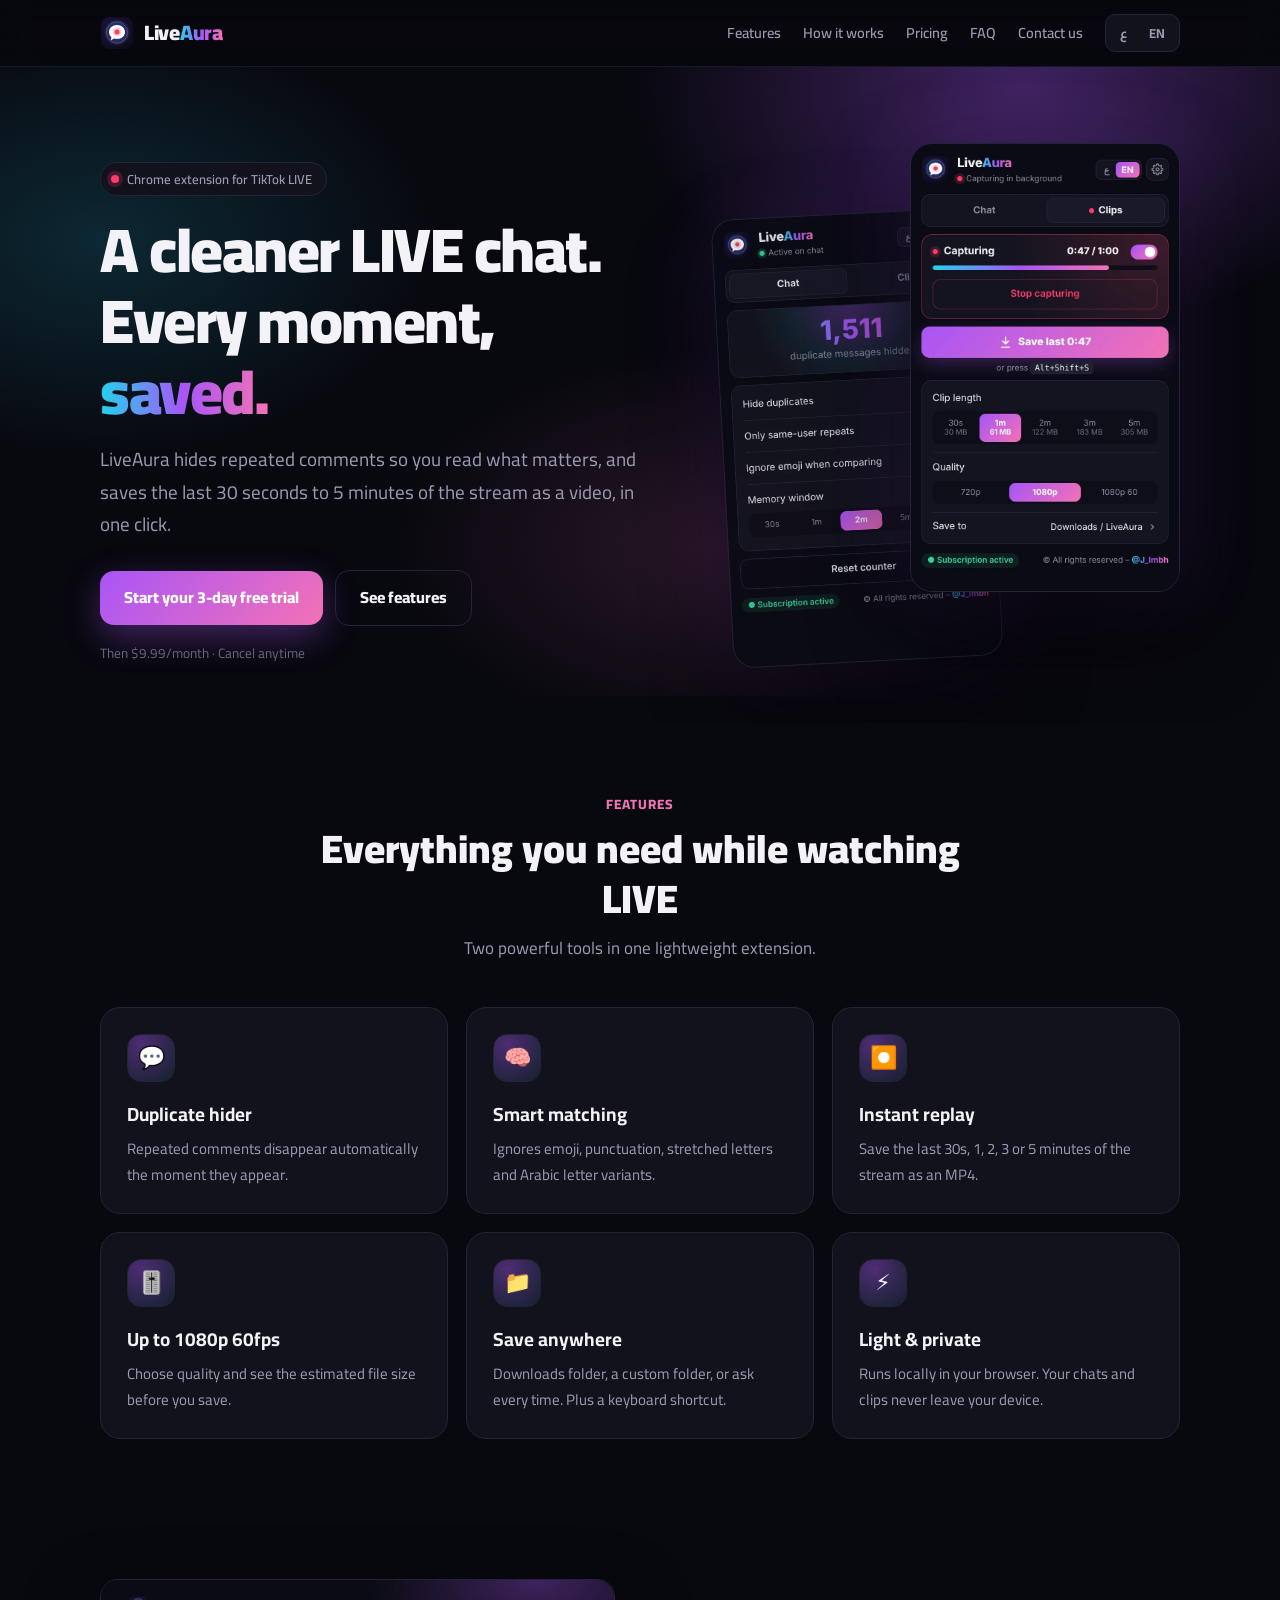
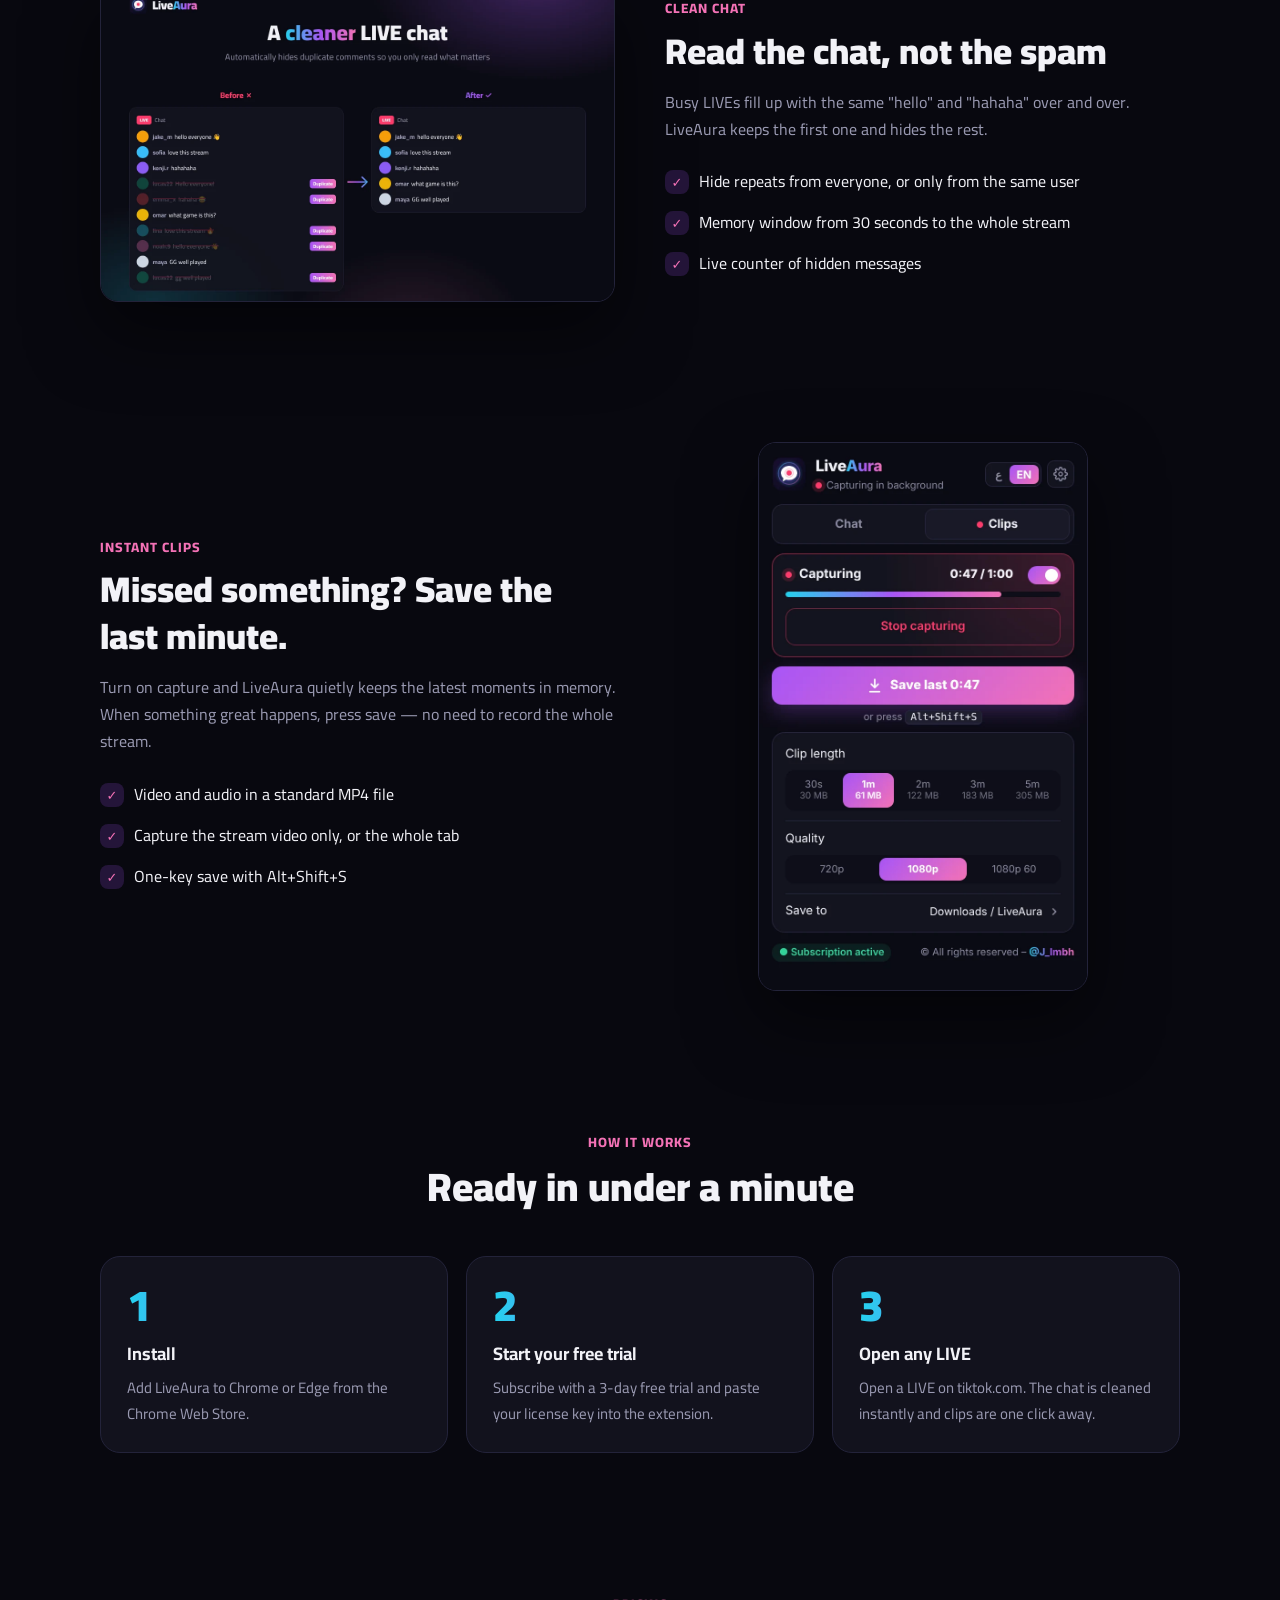
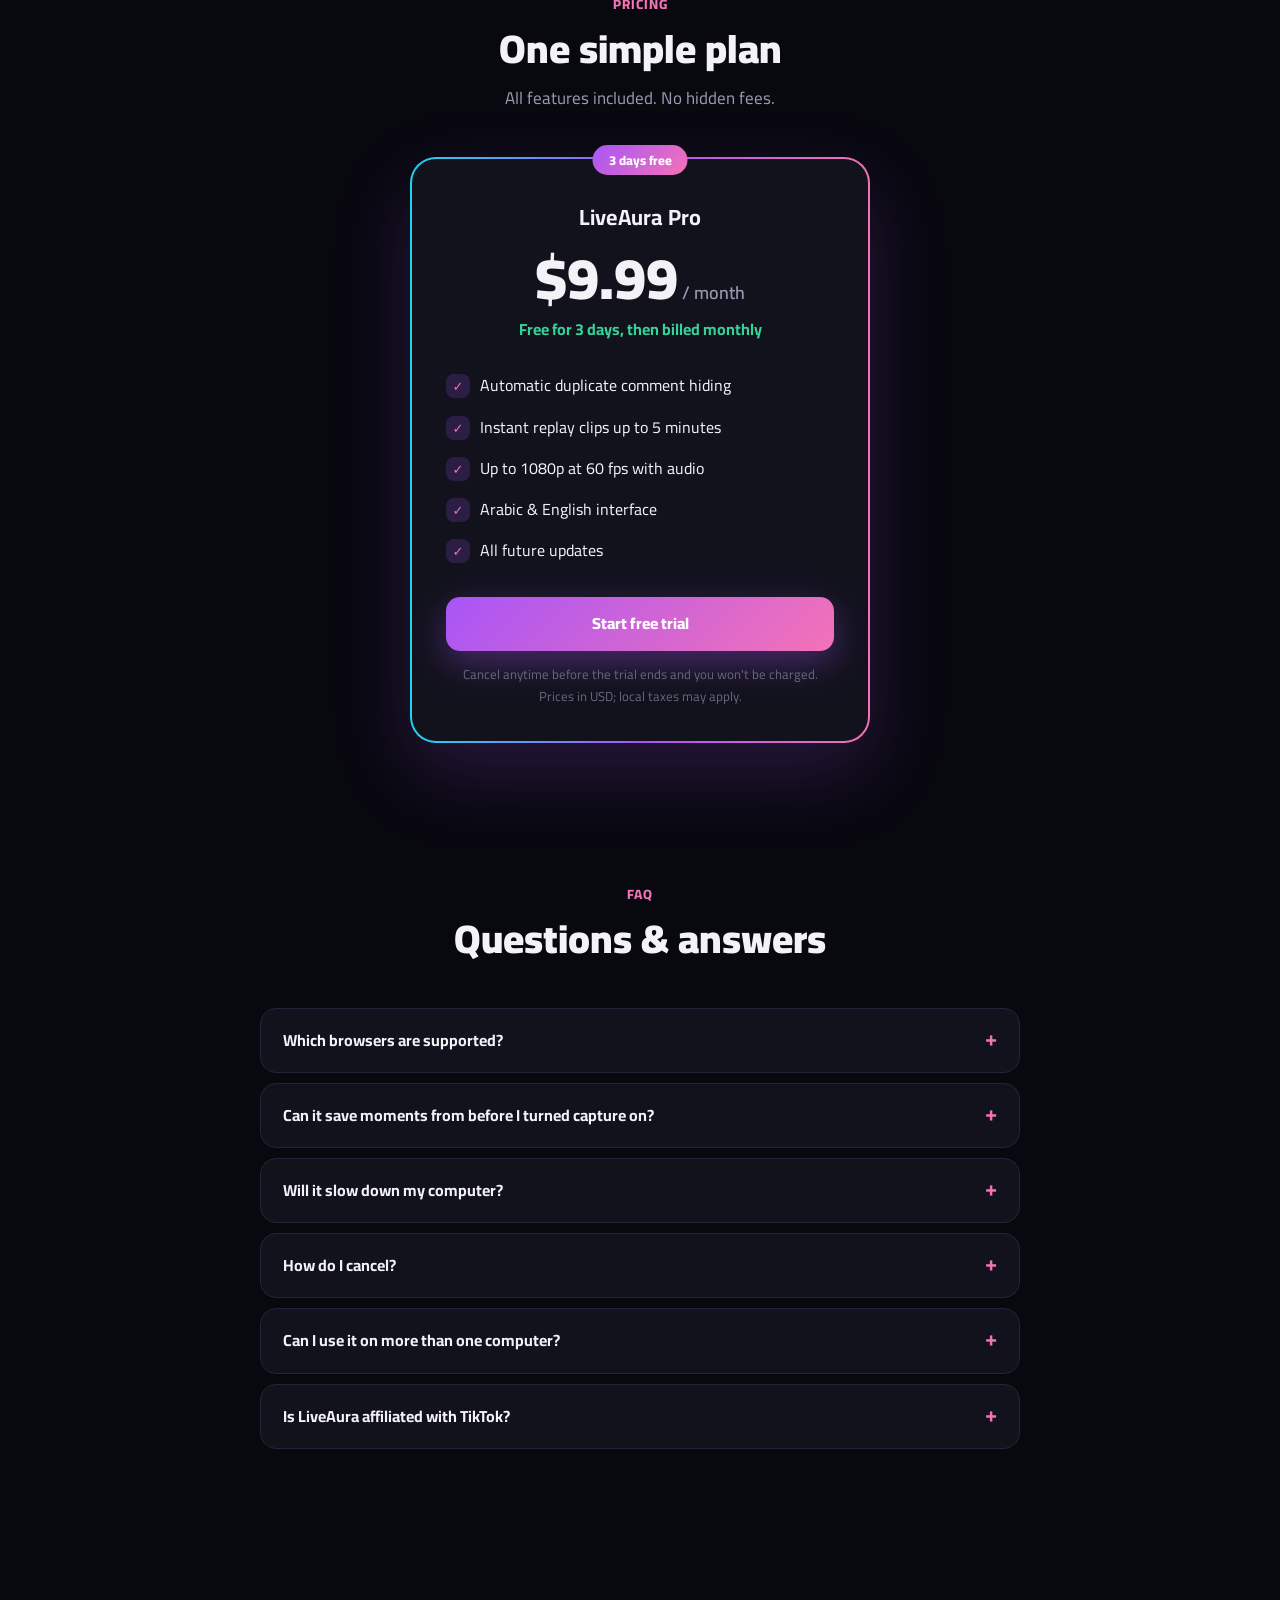
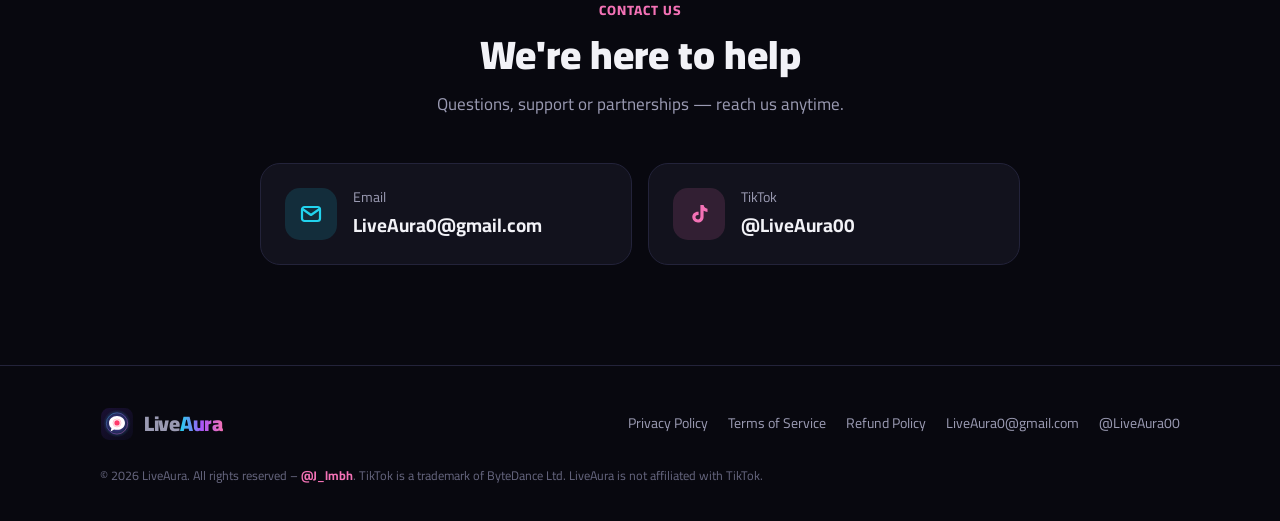
==== commit c727e14f: "Add files via upload" ====
--- a/index.html
+++ b/index.html
@@ -27,6 +27,7 @@
       <a href="#how"><span data-l="en">How it works</span><span data-l="ar">طريقة العمل</span></a>
       <a href="#pricing"><span data-l="en">Pricing</span><span data-l="ar">الأسعار</span></a>
       <a href="#faq"><span data-l="en">FAQ</span><span data-l="ar">الأسئلة</span></a>
+      <a href="#contact"><span data-l="en">Contact us</span><span data-l="ar">تواصل معنا</span></a>
     </nav>
     <div class="langs"><button data-lang-btn="ar">ع</button><button data-lang-btn="en">EN</button></div>
   </div>
@@ -208,6 +209,27 @@
   </div>
 </section>
 
+<!-- CONTACT -->
+<section id="contact">
+  <div class="wrap">
+    <div class="sec-head">
+      <span class="kicker"><span data-l="en">Contact us</span><span data-l="ar">تواصل معنا</span></span>
+      <h2><span data-l="en">We're here to help</span><span data-l="ar">حاضرين نساعدك</span></h2>
+      <p><span data-l="en">Questions, support or partnerships — reach us anytime.</span><span data-l="ar">أسئلة، دعم، أو تعاون؟ تواصل معنا وقت ما تبي.</span></p>
+    </div>
+    <div class="contact-grid">
+      <a class="contact-card mail" data-mail-link href="#">
+        <i><svg viewBox="0 0 24 24" fill="none" stroke="currentColor" stroke-width="2.2" stroke-linecap="round" stroke-linejoin="round"><rect x="3" y="5" width="18" height="14" rx="2.5"/><path d="M3.5 7l8.5 6 8.5-6"/></svg></i>
+        <span><small><span data-l="en">Email</span><span data-l="ar">الإيميل</span></small><b class="ltr" data-email></b></span>
+      </a>
+      <a class="contact-card tt" data-tiktok-link href="#">
+        <i><svg viewBox="0 0 24 24" fill="currentColor"><path d="M16.6 3c.4 2 1.7 3.5 3.9 3.8v3.1c-1.5 0-2.8-.4-3.9-1.1v6.1c0 3.3-2.6 5.6-5.7 5.6-3.2 0-5.6-2.4-5.6-5.4 0-3.3 2.8-5.7 6.3-5.3v3.2c-1.6-.4-3.1.6-3.1 2.1 0 1.3 1 2.3 2.4 2.3 1.4 0 2.5-1 2.5-2.6V3h3.2z"/></svg></i>
+        <span><small><span data-l="en">TikTok</span><span data-l="ar">تيك توك</span></small><b class="ltr" data-tiktok></b></span>
+      </a>
+    </div>
+  </div>
+</section>
+
 <footer>
   <div class="wrap">
     <a class="logo" href="./"><img src="icon.svg" alt=""><b>Live<span class="grad">Aura</span></b></a>
@@ -216,10 +238,11 @@
       <a href="terms.html"><span data-l="en">Terms of Service</span><span data-l="ar">شروط الاستخدام</span></a>
       <a href="refund.html"><span data-l="en">Refund Policy</span><span data-l="ar">سياسة الاسترجاع</span></a>
       <a class="ltr" data-email href="#"></a>
+      <a class="ltr" data-tiktok href="#"></a>
     </nav>
     <p class="disclaimer">
-      <span data-l="en">© <span data-year></span> LiveAura. All rights reserved – <span class="ltr" data-handle></span>. TikTok is a trademark of ByteDance Ltd. LiveAura is not affiliated with TikTok.</span>
-      <span data-l="ar">© <span data-year></span> LiveAura. جميع الحقوق محفوظة لـ <span class="ltr" data-handle></span>. تيك توك علامة تجارية لشركة ByteDance، وLiveAura غير تابعة لها.</span>
+      <span data-l="en">© <span data-year></span> LiveAura. All rights reserved – <a class="ltr owner" data-handle href="#"></a>. TikTok is a trademark of ByteDance Ltd. LiveAura is not affiliated with TikTok.</span>
+      <span data-l="ar">© <span data-year></span> LiveAura. جميع الحقوق محفوظة لـ <a class="ltr owner" data-handle href="#"></a>. تيك توك علامة تجارية لشركة ByteDance، وLiveAura غير تابعة لها.</span>
     </p>
   </div>
 </footer>
--- a/style.css
+++ b/style.css
@@ -110,6 +110,20 @@
 .faq details[open] summary::after { transform: rotate(45deg); }
 .faq details p { margin: 0 0 18px; color: var(--muted); }
 
+/* contact */
+.contact-grid { display: grid; grid-template-columns: 1fr 1fr; gap: 16px; max-width: 760px; margin: 0 auto; }
+.contact-card { display: flex; align-items: center; gap: 16px; background: var(--card); border: 1px solid var(--line); border-radius: var(--r); padding: 22px 24px; text-decoration: none; transition: .2s; min-width: 0; }
+.contact-card:hover { border-color: rgba(168,85,247,.55); transform: translateY(-3px); }
+.contact-card i { width: 52px; height: 52px; border-radius: 15px; display: grid; place-items: center; flex-shrink: 0; }
+.contact-card i svg { width: 24px; height: 24px; }
+.contact-card.mail i { background: rgba(34,211,238,.14); color: var(--cyan); }
+.contact-card.tt i { background: rgba(244,114,182,.14); color: var(--pink); }
+.contact-card span { min-width: 0; }
+.contact-card small { display: block; color: var(--muted); font-size: 14px; }
+.contact-card b { display: block; font-size: 19px; overflow-wrap: anywhere; }
+html[dir=rtl] .contact-card b { text-align: right; }
+@media (max-width: 640px) { .contact-grid { grid-template-columns: 1fr; } }
+
 /* footer */
 footer { border-top: 1px solid var(--line); padding: 40px 0 34px; margin-top: 30px; color: var(--muted); font-size: 14px; }
 footer .wrap { display: flex; gap: 24px; flex-wrap: wrap; align-items: center; justify-content: space-between; }
@@ -148,3 +162,6 @@
   .amount { font-size: 50px; }
   footer .wrap { flex-direction: column; align-items: flex-start; }
 }
+
+.owner { color: var(--pink); font-weight: 700; text-decoration: none; }
+.owner:hover { text-decoration: underline; }
